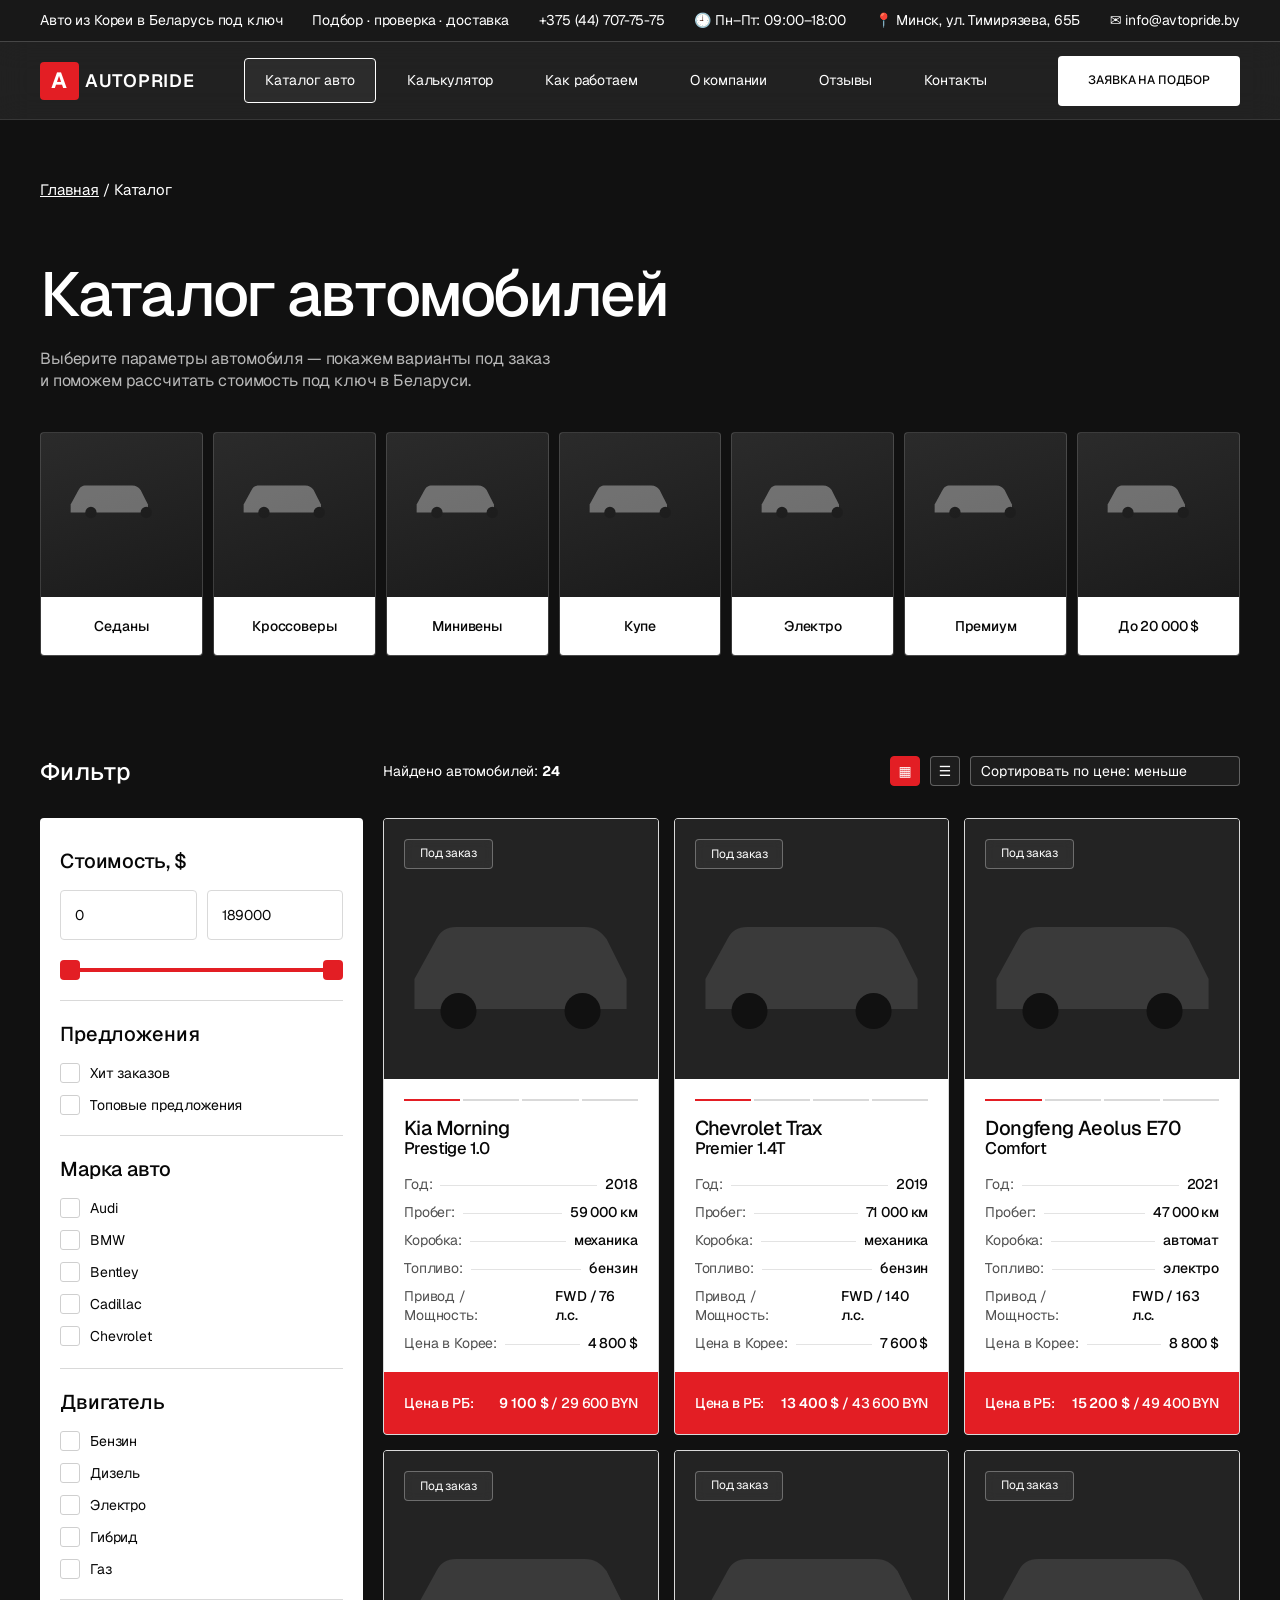
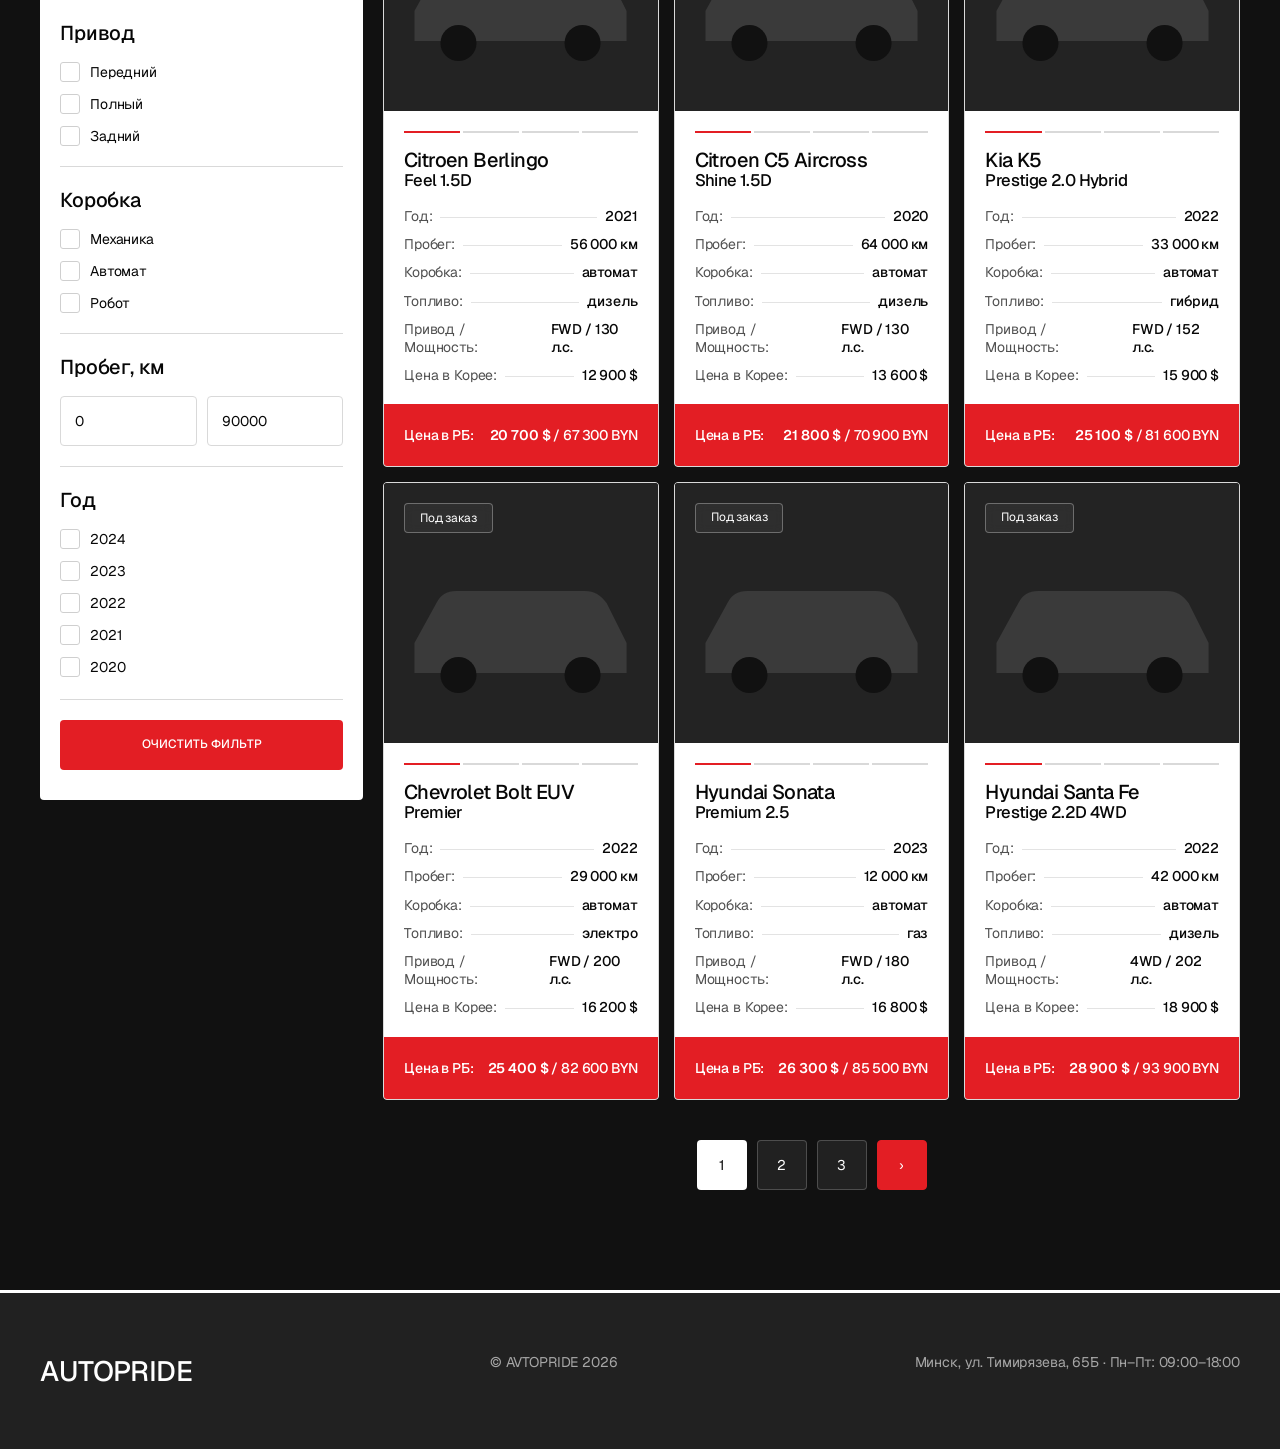
==== index.html @ 9eeabd25 "first commit" ====
<!DOCTYPE html>
<html lang="ru">
<head>
<meta charset="UTF-8">
<meta name="viewport" content="width=device-width, initial-scale=1">
<title>Каталог автомобилей — AVTOPRIDE</title>
<link rel="preconnect" href="https://fonts.googleapis.com">
<link href="https://fonts.googleapis.com/css2?family=Geist:wght@400;500;600&display=swap" rel="stylesheet">
<link rel="stylesheet" href="css/style.css">
</head>
<body>
<div class="topbar"><div class="wrap">
  <span>Авто из Кореи в Беларусь под ключ</span><span>Подбор · проверка · доставка</span>
  <span>+375 (44) 707-75-75</span><span>🕘 Пн–Пт: 09:00–18:00</span>
  <span>📍 Минск, ул. Тимирязева, 65Б</span><span>✉️ info@avtopride.by</span>
</div></div>

<header class="header"><div class="wrap">
  <a class="logo" href="#"><b>A</b>AUTOPRIDE</a>
  <nav><a class="active" href="#">Каталог авто</a><a href="#">Калькулятор</a><a href="#">Как работаем</a><a href="#">О компании</a><a href="#">Отзывы</a><a href="#">Контакты</a></nav>
  <a class="btn btn-white" href="#">Заявка на подбор</a>
</div></header>

<main class="wrap">
  <div class="crumbs"><a href="#">Главная</a> / <span>Каталог</span></div>
  <h1>Каталог автомобилей</h1>
  <p class="lead">Выберите параметры автомобиля — покажем варианты под заказ и поможем рассчитать стоимость под ключ в Беларуси.</p>

  <div class="cats" id="cats"></div>

  <div class="layout">
    <h2 class="filter-title">Фильтр</h2>
    <div class="toolbar">
      <span class="found">Найдено автомобилей: <b id="found">0</b></span>
      <div class="toolbar-right">
        <button class="view is-on" data-view="grid" aria-label="Сетка">▦</button>
        <button class="view" data-view="list" aria-label="Список">☰</button>
        <select id="sort">
          <option value="price-asc">Сортировать по цене: меньше</option>
          <option value="price-desc">Сортировать по цене: больше</option>
          <option value="year-desc">Сначала новее</option>
          <option value="mileage-asc">По пробегу: меньше</option>
        </select>
      </div>
    </div>

    <aside class="filter" id="filter"></aside>
    <section>
      <div class="grid" id="grid"></div>
      <nav class="pager" id="pager"></nav>
    </section>
  </div>
</main>

<footer class="footer"><div class="wrap">
  <b>AUTOPRIDE</b><span>© AVTOPRIDE 2026</span><span>Минск, ул. Тимирязева, 65Б · Пн–Пт: 09:00–18:00</span>
</div></footer>

<script src="js/data.js"></script>
<script src="js/app.js"></script>
</body>
</html>
---- css/style.css ----
:root{--bg:#111;--red:#e31e24;--ink:#070707;--mute:rgba(255,255,255,.7);--glass:linear-gradient(rgba(0,0,0,.2),rgba(0,0,0,.2)),linear-gradient(rgba(255,255,255,.1),rgba(255,255,255,.1))}
*{box-sizing:border-box;margin:0;padding:0}
body{background:var(--bg);color:#fff;font:400 14px/1.3 'Geist',Inter,system-ui,sans-serif;letter-spacing:-.01em}
a{color:inherit;text-decoration:none}button,select,input{font:inherit;color:inherit}
.wrap{max-width:1440px;margin:0 auto;padding:0 40px}

/* top bar + header */
.topbar{border-bottom:1px solid rgba(255,255,255,.2);background:rgba(255,255,255,.03);height:42px}
.topbar .wrap{display:flex;justify-content:space-between;align-items:center;height:100%;gap:24px;white-space:nowrap;overflow:hidden}
.header{height:78px;background:var(--glass);backdrop-filter:blur(15px);border-bottom:1px solid rgba(255,255,255,.1)}
.header .wrap{display:flex;align-items:center;justify-content:space-between;height:100%;gap:24px}
.logo{display:flex;align-items:center;gap:6px;font-weight:600;font-size:18px;letter-spacing:.04em}
.logo b{background:var(--red);width:39px;height:38px;display:grid;place-items:center;border-radius:4px;font-size:22px}
nav{display:flex;gap:10px;align-items:center}
nav a{padding:12px 20px;border:1px solid transparent;border-radius:4px}
nav a.active{border-color:#fff;background:rgba(255,255,255,.05)}
.btn{display:inline-grid;place-items:center;height:50px;padding:0 30px;border-radius:4px;font-weight:500;font-size:12px;text-transform:uppercase;cursor:pointer;border:0}
.btn-white{background:#fff;color:var(--ink)}.btn-red{background:var(--red);color:#fff}

/* intro */
.crumbs{margin:60px 0 0;font-size:15px}.crumbs a{text-decoration:underline}
h1{font-weight:500;font-size:62px;line-height:1.1;letter-spacing:-.03em;margin-top:60px}
.lead{max-width:514px;margin-top:20px;font-size:16px;line-height:1.4;color:var(--mute)}

/* category tiles */
.cats{display:grid;grid-template-columns:repeat(7,1fr);gap:10px;margin-top:40px}
.cat{position:relative;height:224px;border:1px solid rgba(255,255,255,.15);border-radius:4px;overflow:hidden;cursor:pointer;background:linear-gradient(160deg,#2b2b2b,#161616);text-align:center}
.cat span{position:absolute;inset:auto 0 0;padding:20px 0;background:#fff;color:var(--ink);font-weight:500}
.cat.is-on{border-color:var(--red);box-shadow:0 0 0 2px var(--red)}
.cat svg{position:absolute;inset:40px 24px auto;width:calc(100% - 48px);opacity:.35}

/* layout */
.layout{display:grid;grid-template-columns:323px 1fr;column-gap:20px;margin-top:100px;align-items:start}
.filter-title{font-weight:500;font-size:24px;align-self:center;margin-bottom:30px}
.toolbar{display:flex;justify-content:space-between;align-items:center;margin-bottom:30px;gap:16px}
.toolbar-right{display:flex;gap:10px;align-items:center}
.view,#sort{height:30px;border:1px solid rgba(255,255,255,.3);background:rgba(255,255,255,.05);border-radius:4px;cursor:pointer}
.view{width:30px}.view.is-on{background:var(--red);border-color:var(--red)}
#sort{width:270px;padding:0 10px;appearance:none}#sort option{color:#000}

/* filter panel */
.filter{background:#fff;color:var(--ink);border-radius:4px;padding:30px 20px 30px;font-size:14px}
.f-block{padding-bottom:20px;margin-bottom:20px;border-bottom:1px solid #d9d9d9}
.f-block h3{font-weight:500;font-size:20px;margin-bottom:16px}
.f-list{display:flex;flex-direction:column;gap:12px}
.f-list.scroll{max-height:150px;overflow:auto;padding-right:14px}
.f-list.scroll::-webkit-scrollbar{width:4px}.f-list.scroll::-webkit-scrollbar-thumb{background:var(--red)}.f-list.scroll::-webkit-scrollbar-track{background:#d9d9d9}
.chk{display:flex;gap:10px;align-items:center;cursor:pointer}
.chk input{appearance:none;width:20px;height:20px;border:1px solid #cfcfcf;border-radius:3px;display:grid;place-items:center;flex:none}
.chk input:checked{background:var(--red);border-color:var(--red)}
.chk input:checked::after{content:'';width:5px;height:9px;border:solid #fff;border-width:0 2px 2px 0;transform:rotate(45deg) translate(-1px,-1px)}
.range-row{display:flex;gap:10px}
.range-row input{width:100%;height:50px;border:1px solid #d9d9d9;border-radius:4px;padding:0 14px;background:#fff;color:var(--ink)}
.dual{position:relative;height:20px;margin-top:20px}
.dual::before{content:'';position:absolute;inset:8px 0 auto;height:4px;background:#d9d9d9;border-radius:2px}
.dual .fill{position:absolute;top:8px;height:4px;background:var(--red)}
.dual input{position:absolute;inset:0;width:100%;appearance:none;background:none;pointer-events:none}
.dual input::-webkit-slider-thumb{appearance:none;pointer-events:auto;width:20px;height:20px;background:var(--red);border-radius:4px;cursor:pointer}
.dual input::-moz-range-thumb{pointer-events:auto;width:20px;height:20px;background:var(--red);border:0;border-radius:4px;cursor:pointer}
.clear{width:100%;height:50px;background:var(--red);color:#fff;border:0;border-radius:4px;text-transform:uppercase;font-weight:500;font-size:12px;cursor:pointer}

/* cards */
.grid{display:grid;grid-template-columns:repeat(3,1fr);gap:15px}
.card{background:#fff;color:var(--ink);border-radius:4px;overflow:hidden;display:flex;flex-direction:column;border:1px solid #d9d9d9}
.card-img{position:relative;height:260px;background:#222 center/cover}
.card-img img{width:100%;height:100%;object-fit:cover;display:block}
.badge{position:absolute;left:20px;top:20px;height:30px;padding:0 15px;display:flex;align-items:center;border:.5px solid rgba(255,255,255,.3);border-radius:4px;background:var(--glass);backdrop-filter:blur(5px);color:#fff;font-size:12px}
.dashes{display:flex;gap:3px;padding:20px 20px 0}.dashes i{flex:1;height:2px;background:#d9d9d9}.dashes i:first-child{background:var(--red)}
.card-body{padding:16px 20px 20px;flex:1}
.card h3{font-weight:500;font-size:20px;line-height:1.1;letter-spacing:-.03em;min-height:44px}
.card h3 small{display:block}
.spec{list-style:none;margin-top:14px;display:flex;flex-direction:column;gap:10px}
.spec li{display:flex;align-items:baseline;gap:8px}.spec span{color:rgba(7,7,7,.7)}
.spec i{flex:1;border-bottom:1px solid #e3e3e3;transform:translateY(-3px)}.spec b{font-weight:500}
.price{display:flex;justify-content:space-between;align-items:center;background:var(--red);color:#fff;height:62px;padding:0 20px;font-weight:500}
.price b{font-weight:600}
.empty{grid-column:1/-1;padding:80px 20px;text-align:center;border:1px dashed rgba(255,255,255,.3);border-radius:4px;color:var(--mute)}
.grid.list{grid-template-columns:1fr}
.grid.list .card{display:grid;grid-template-columns:300px 1fr}.grid.list .card-img{grid-row:1/3;height:100%;min-height:260px}

/* pagination */
.pager{display:flex;gap:10px;justify-content:center;margin-top:40px}
.pager button{width:50px;height:50px;border-radius:4px;border:1px solid rgba(255,255,255,.2);background:var(--glass);cursor:pointer}
.pager .is-on{background:#fff;color:var(--ink)}.pager .next{background:var(--red);border-color:var(--red)}
.pager button:disabled{opacity:.4;cursor:default}.pager span{align-self:center;width:30px;text-align:center}

.footer{margin-top:100px;border-top:3px solid #fff;background:var(--glass);padding:60px 0}
.footer .wrap{display:flex;justify-content:space-between;gap:24px;flex-wrap:wrap;color:rgba(255,255,255,.6)}
.footer b{color:#fff;font-size:28px;font-weight:500}

@media(max-width:1200px){.grid{grid-template-columns:repeat(2,1fr)}.cats{grid-template-columns:repeat(4,1fr)}nav{display:none}}
@media(max-width:900px){.layout{grid-template-columns:1fr}.filter-title{margin-bottom:16px}h1{font-size:40px}.topbar{display:none}.grid.list .card{display:flex}.grid.list .card-img{height:260px}}
@media(max-width:600px){.wrap{padding:0 16px}.grid{grid-template-columns:1fr}.cats{grid-template-columns:repeat(2,1fr)}#sort{width:100%}.toolbar{flex-direction:column;align-items:stretch}}
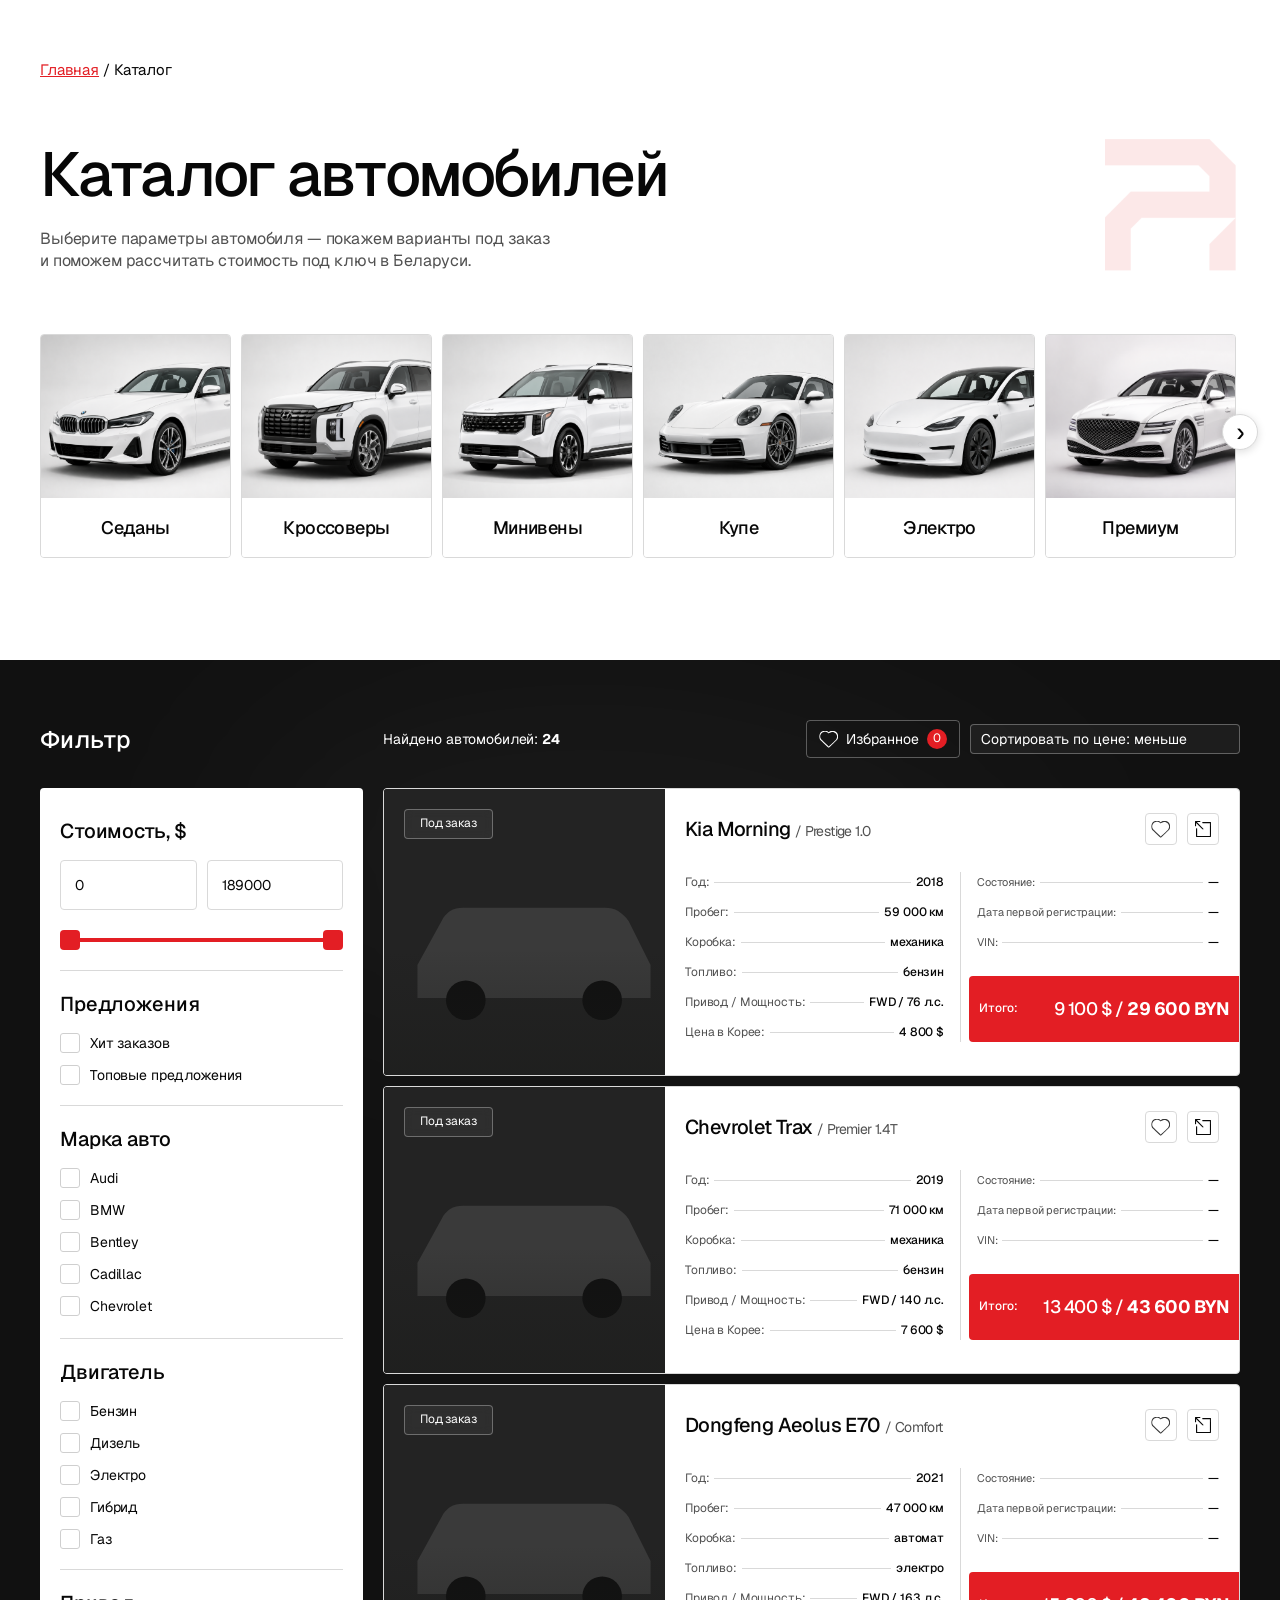
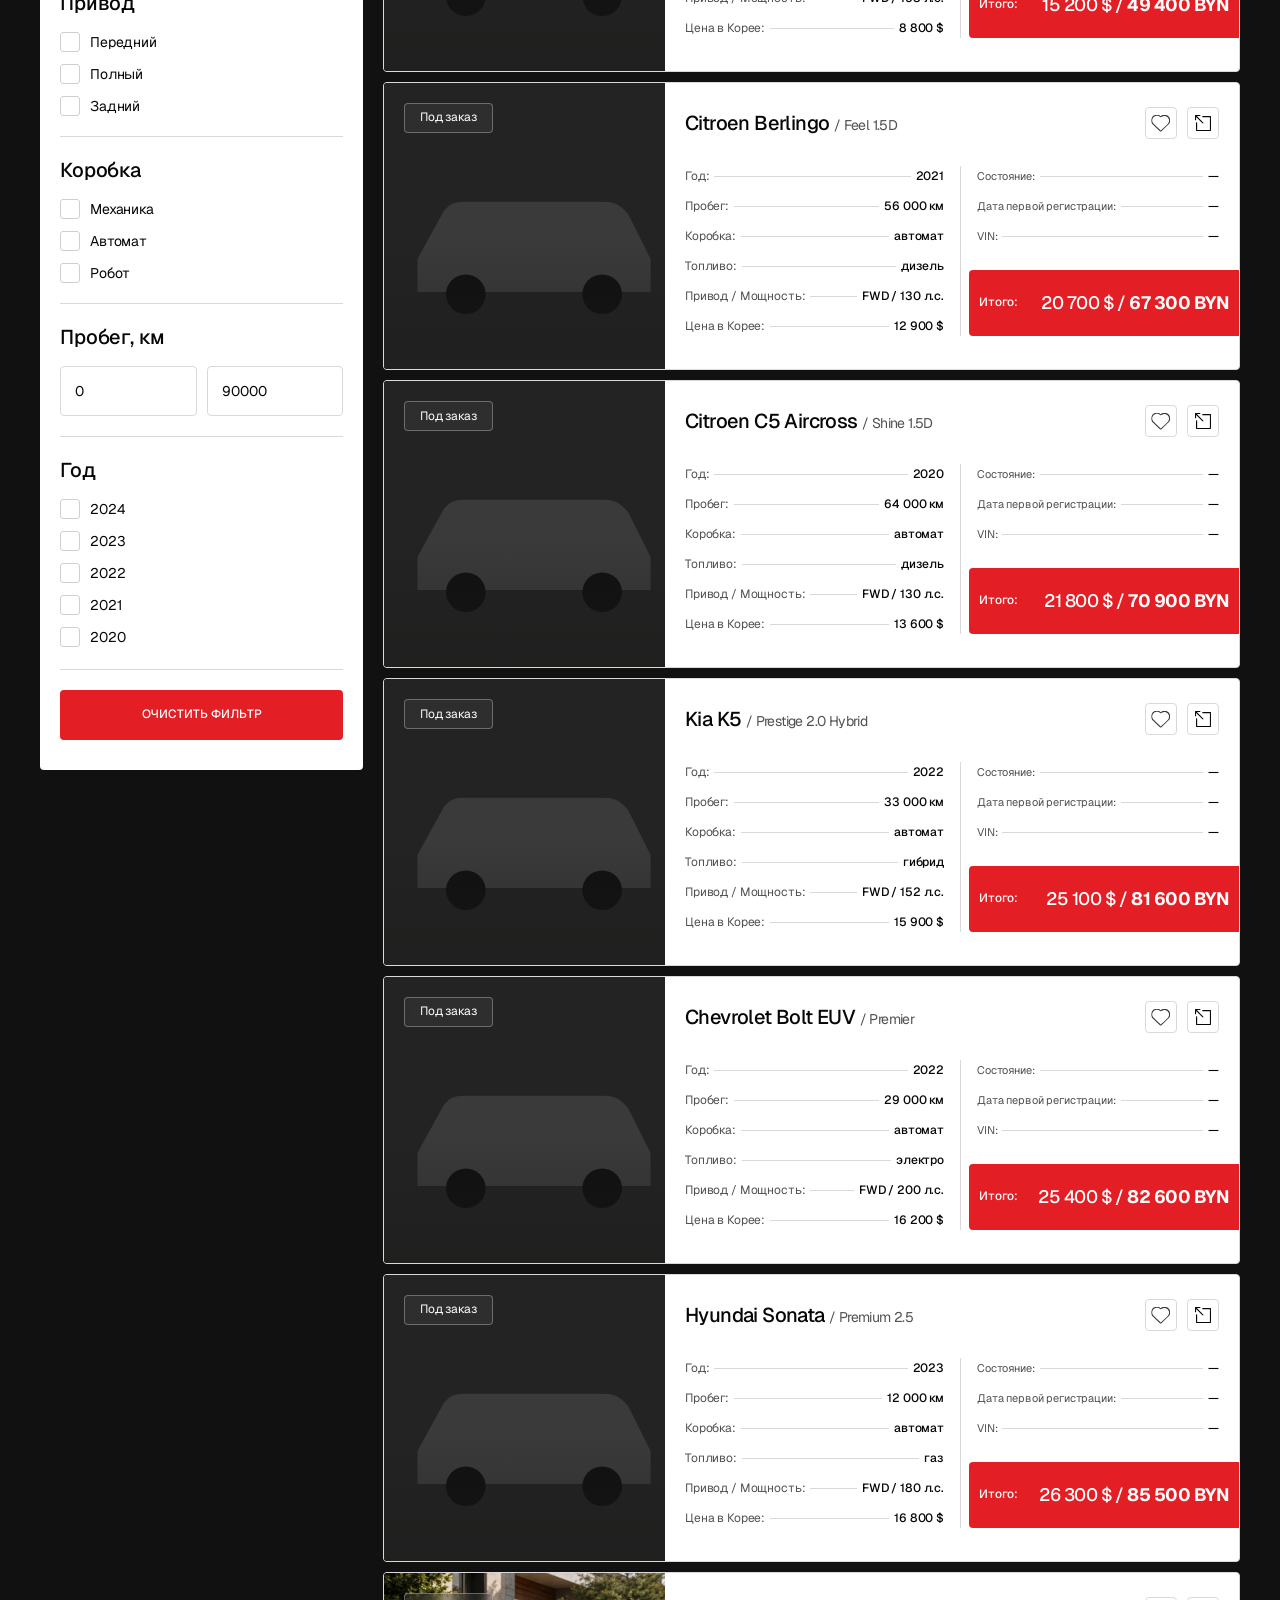
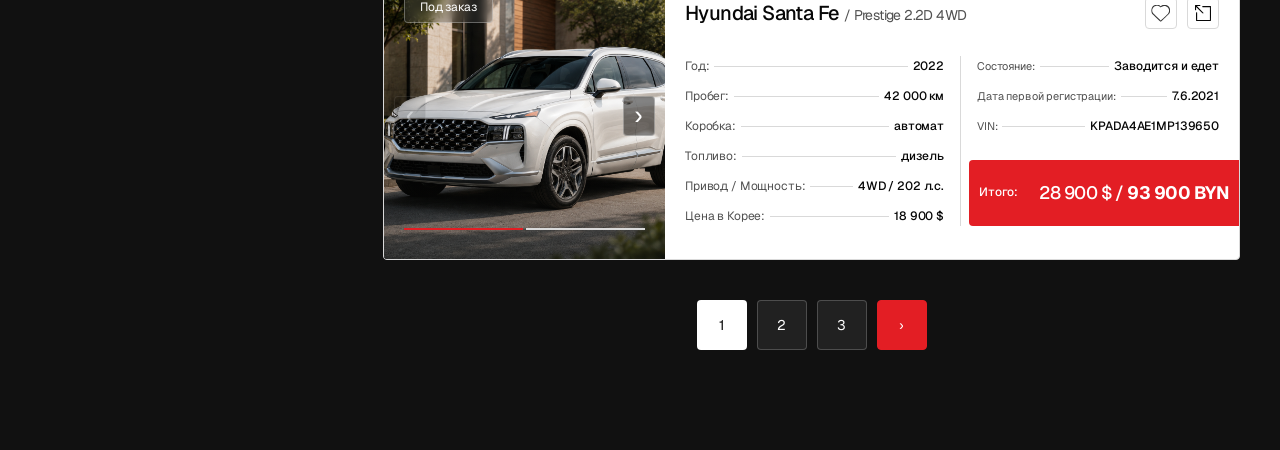
==== commit 12ca7b21: "Implement catalog detail pages, galleries and favorites drawer" ====
--- a/index.html
+++ b/index.html
@@ -6,36 +6,34 @@
 <title>Каталог автомобилей — AVTOPRIDE</title>
 <link rel="preconnect" href="https://fonts.googleapis.com">
 <link href="https://fonts.googleapis.com/css2?family=Geist:wght@400;500;600&display=swap" rel="stylesheet">
-<link rel="stylesheet" href="css/style.css">
+<link rel="stylesheet" href="css/style.css?v=favorites">
 </head>
 <body>
-<div class="topbar"><div class="wrap">
-  <span>Авто из Кореи в Беларусь под ключ</span><span>Подбор · проверка · доставка</span>
-  <span>+375 (44) 707-75-75</span><span>🕘 Пн–Пт: 09:00–18:00</span>
-  <span>📍 Минск, ул. Тимирязева, 65Б</span><span>✉️ info@avtopride.by</span>
-</div></div>
+<main class="catalog">
+<section class="catalog-intro"><div class="catalog__container">
+  <div class="breadcrumbs"><a href="#">Главная</a> / <span>Каталог</span></div>
+  <h1 class="catalog-intro__title">Каталог автомобилей</h1>
+  <p class="catalog-intro__description">Выберите параметры автомобиля — покажем варианты под заказ и поможем рассчитать стоимость под ключ в Беларуси.</p>
 
-<header class="header"><div class="wrap">
-  <a class="logo" href="#"><b>A</b>AUTOPRIDE</a>
-  <nav><a class="active" href="#">Каталог авто</a><a href="#">Калькулятор</a><a href="#">Как работаем</a><a href="#">О компании</a><a href="#">Отзывы</a><a href="#">Контакты</a></nav>
-  <a class="btn btn-white" href="#">Заявка на подбор</a>
-</div></header>
+  <div class="category-carousel">
+    <div class="category-carousel__track" id="cats" role="group" aria-label="Тип автомобиля"></div>
+    <button class="category-carousel__arrow category-carousel__arrow--previous" id="catsPrev" aria-label="Предыдущие типы автомобилей">‹</button>
+    <button class="category-carousel__arrow category-carousel__arrow--next" id="catsNext" aria-label="Следующие типы автомобилей">›</button>
+  </div>
+</div></section>
+<section class="catalog-results"><div class="catalog__container">
 
-<main class="wrap">
-  <div class="crumbs"><a href="#">Главная</a> / <span>Каталог</span></div>
-  <h1>Каталог автомобилей</h1>
-  <p class="lead">Выберите параметры автомобиля — покажем варианты под заказ и поможем рассчитать стоимость под ключ в Беларуси.</p>
-
-  <div class="cats" id="cats"></div>
-
-  <div class="layout">
-    <h2 class="filter-title">Фильтр</h2>
-    <div class="toolbar">
-      <span class="found">Найдено автомобилей: <b id="found">0</b></span>
-      <div class="toolbar-right">
-        <button class="view is-on" data-view="grid" aria-label="Сетка">▦</button>
-        <button class="view" data-view="list" aria-label="Список">☰</button>
-        <select id="sort">
+  <div class="catalog-results__layout">
+    <h2 class="catalog-results__filter-title">Фильтр</h2>
+    <div class="catalog-toolbar">
+      <span class="catalog-toolbar__result-count">Найдено автомобилей: <b id="found">0</b></span>
+      <div class="catalog-toolbar__controls">
+        <button class="catalog-toolbar__filter-button" id="openFilters" aria-haspopup="dialog" aria-controls="mobileFilters">Фильтры <span class="catalog-toolbar__filter-count" id="filterCount" hidden>0</span></button>
+        <button class="catalog-toolbar__favorites-button" id="openFavorites" aria-haspopup="dialog" aria-controls="favoritesDrawer">
+          <img class="catalog-toolbar__favorites-icon" src="assets/icons/heart.svg" alt="">
+          Избранное <span class="catalog-toolbar__favorites-count" id="favoritesCount">0</span>
+        </button>
+        <select class="catalog-toolbar__sort" id="sort">
           <option value="price-asc">Сортировать по цене: меньше</option>
           <option value="price-desc">Сортировать по цене: больше</option>
           <option value="year-desc">Сначала новее</option>
@@ -44,19 +42,35 @@
       </div>
     </div>
 
-    <aside class="filter" id="filter"></aside>
+    <div class="catalog-results__filter-slot" id="filterSlot"><aside class="catalog-filter" id="filter"></aside></div>
     <section>
-      <div class="grid" id="grid"></div>
-      <nav class="pager" id="pager"></nav>
+      <div class="catalog-results__list" id="grid"></div>
+      <nav aria-label="Страницы каталога" class="pagination" id="pager"></nav>
     </section>
   </div>
+</div></section>
 </main>
 
-<footer class="footer"><div class="wrap">
-  <b>AUTOPRIDE</b><span>© AVTOPRIDE 2026</span><span>Минск, ул. Тимирязева, 65Б · Пн–Пт: 09:00–18:00</span>
-</div></footer>
-
+<dialog class="filter-dialog" id="mobileFilters" aria-labelledby="mobileFilterTitle">
+  <div class="filter-dialog__shell">
+    <div class="filter-dialog__header"><h2 class="filter-dialog__title" id="mobileFilterTitle">Фильтры</h2><button class="filter-dialog__close" id="closeFilters" aria-label="Закрыть фильтры">×</button></div>
+    <div class="filter-dialog__content" id="mobileFilterContent"></div>
+    <div class="filter-dialog__footer"><button class="filter-dialog__submit" id="showFilteredCars">Показать автомобили</button></div>
+  </div>
+</dialog>
+<dialog class="favorites-drawer" id="favoritesDrawer" aria-labelledby="favoritesTitle">
+  <div class="favorites-drawer__header">
+    <div>
+      <h2 class="favorites-drawer__title" id="favoritesTitle">Избранные авто</h2>
+      <p class="favorites-drawer__summary" id="favoritesSummary" aria-live="polite"></p>
+    </div>
+    <button class="favorites-drawer__close" id="closeFavorites" aria-label="Закрыть избранное">×</button>
+  </div>
+  <div class="favorites-drawer__content" id="favoritesContent"></div>
+  <div class="favorites-drawer__footer">Сохранённые автомобили останутся здесь при следующем посещении.</div>
+</dialog>
 <script src="js/data.js"></script>
+<script src="js/common.js"></script>
 <script src="js/app.js"></script>
 </body>
 </html>
--- a/css/style.css
+++ b/css/style.css
@@ -1,93 +1,1625 @@
-:root{--bg:#111;--red:#e31e24;--ink:#070707;--mute:rgba(255,255,255,.7);--glass:linear-gradient(rgba(0,0,0,.2),rgba(0,0,0,.2)),linear-gradient(rgba(255,255,255,.1),rgba(255,255,255,.1))}
-*{box-sizing:border-box;margin:0;padding:0}
-body{background:var(--bg);color:#fff;font:400 14px/1.3 'Geist',Inter,system-ui,sans-serif;letter-spacing:-.01em}
-a{color:inherit;text-decoration:none}button,select,input{font:inherit;color:inherit}
-.wrap{max-width:1440px;margin:0 auto;padding:0 40px}
-
-/* top bar + header */
-.topbar{border-bottom:1px solid rgba(255,255,255,.2);background:rgba(255,255,255,.03);height:42px}
-.topbar .wrap{display:flex;justify-content:space-between;align-items:center;height:100%;gap:24px;white-space:nowrap;overflow:hidden}
-.header{height:78px;background:var(--glass);backdrop-filter:blur(15px);border-bottom:1px solid rgba(255,255,255,.1)}
-.header .wrap{display:flex;align-items:center;justify-content:space-between;height:100%;gap:24px}
-.logo{display:flex;align-items:center;gap:6px;font-weight:600;font-size:18px;letter-spacing:.04em}
-.logo b{background:var(--red);width:39px;height:38px;display:grid;place-items:center;border-radius:4px;font-size:22px}
-nav{display:flex;gap:10px;align-items:center}
-nav a{padding:12px 20px;border:1px solid transparent;border-radius:4px}
-nav a.active{border-color:#fff;background:rgba(255,255,255,.05)}
-.btn{display:inline-grid;place-items:center;height:50px;padding:0 30px;border-radius:4px;font-weight:500;font-size:12px;text-transform:uppercase;cursor:pointer;border:0}
-.btn-white{background:#fff;color:var(--ink)}.btn-red{background:var(--red);color:#fff}
+:root {
+  --bg: #111;
+  --red: #e31e24;
+  --ink: #070707;
+  --mute: rgba(255,255,255,.7);
+  --glass: linear-gradient(rgba(0,0,0,.2),rgba(0,0,0,.2)),linear-gradient(rgba(255,255,255,.1),rgba(255,255,255,.1));
+}
+
+* {
+  box-sizing: border-box;
+  margin: 0;
+  padding: 0;
+}
+
+body {
+  background: var(--bg);
+  color: #fff;
+  font: 400 14px/1.3 'Geist',Inter,system-ui,sans-serif;
+  letter-spacing: -.01em;
+}
+
+a {
+  color: inherit;
+  text-decoration: none;
+}
+
+button,select,input {
+  font: inherit;
+  color: inherit;
+}
+
+.catalog__container {
+  max-width: 1440px;
+  margin: 0 auto;
+  padding: 0 40px;
+}
 
 /* intro */
-.crumbs{margin:60px 0 0;font-size:15px}.crumbs a{text-decoration:underline}
-h1{font-weight:500;font-size:62px;line-height:1.1;letter-spacing:-.03em;margin-top:60px}
-.lead{max-width:514px;margin-top:20px;font-size:16px;line-height:1.4;color:var(--mute)}
-
-/* category tiles */
-.cats{display:grid;grid-template-columns:repeat(7,1fr);gap:10px;margin-top:40px}
-.cat{position:relative;height:224px;border:1px solid rgba(255,255,255,.15);border-radius:4px;overflow:hidden;cursor:pointer;background:linear-gradient(160deg,#2b2b2b,#161616);text-align:center}
-.cat span{position:absolute;inset:auto 0 0;padding:20px 0;background:#fff;color:var(--ink);font-weight:500}
-.cat.is-on{border-color:var(--red);box-shadow:0 0 0 2px var(--red)}
-.cat svg{position:absolute;inset:40px 24px auto;width:calc(100% - 48px);opacity:.35}
+.breadcrumbs {
+  margin: 60px 0 0;
+  font-size: 15px;
+}
+
+.breadcrumbs a {
+  text-decoration: underline;
+}
+
+.catalog-intro__title {
+  font-weight: 500;
+  font-size: 62px;
+  line-height: 1.1;
+  letter-spacing: -.03em;
+  margin-top: 60px;
+}
+
+.catalog-intro__description {
+  max-width: 514px;
+  margin-top: 20px;
+  font-size: 16px;
+  line-height: 1.4;
+  color: var(--mute);
+}
+
+/* category carousel */
+.catalog-intro {
+  background: #fff;
+  color: var(--ink);
+  padding: 60px 0 100px;
+}
+
+.catalog-intro .catalog__container {
+  position: relative;
+}
+
+.catalog-intro .catalog__container::after {
+  content: '';
+  position: absolute;
+  right: 40px;
+  top: 79px;
+  width: 135px;
+  height: 132px;
+  background: rgba(227,30,36,.1);
+  mask: url('../assets/catalog-mark.png') center/contain no-repeat;
+  pointer-events: none;
+}
+
+.breadcrumbs {
+  margin: 0;
+  font-size: 15px;
+}
+
+.breadcrumbs a {
+  color: var(--red);
+}
+
+.catalog-intro__description {
+  color: rgba(7,7,7,.7);
+}
+
+.category-carousel {
+  position: relative;
+  margin-top: 60px;
+}
+
+.category-carousel__track {
+  display: flex;
+  gap: 10px;
+  overflow-x: auto;
+  scroll-snap-type: x mandatory;
+  overscroll-behavior-x: contain;
+  scrollbar-width: none;
+  padding: 2px;
+}
+
+.category-carousel__track::-webkit-scrollbar {
+  display: none;
+}
+
+.category-carousel__item {
+  position: relative;
+  flex: 0 0 calc((100% - 50px)/6);
+  height: 224px;
+  border: 1px solid #d9d9d9;
+  border-radius: 4px;
+  overflow: hidden;
+  cursor: pointer;
+  background: #fff;
+  text-align: center;
+  scroll-snap-align: start;
+  user-select: none;
+}
+
+.category-carousel__image-wrapper {
+  position: absolute;
+  inset: 0 0 59px;
+  overflow: hidden;
+}
+
+.category-carousel__image {
+  position: absolute;
+  top: 0;
+  left: -2.39%;
+  width: 133.49%;
+  height: 100%;
+  max-width: none;
+}
+
+.category-carousel__item:nth-child(2) img {
+  left: -3.01%;
+  width: 133.06%;
+}
+
+.category-carousel__item:nth-child(3) img {
+  left: -1.34%;
+  width: 133.11%;
+}
+
+.category-carousel__item:nth-child(4) img {
+  left: -1.69%;
+  width: 133.67%;
+}
+
+.category-carousel__item:nth-child(5) img {
+  left: 0;
+  width: 133.67%;
+}
+
+.category-carousel__item:nth-child(6) img {
+  left: -10.05%;
+  top: -4.25%;
+  width: 146.77%;
+  height: 110%;
+}
+
+.category-carousel__item:nth-child(7) img {
+  left: .12%;
+  width: 133.72%;
+}
+
+.category-carousel__label {
+  position: absolute;
+  inset: auto 0 0;
+  height: 59px;
+  display: grid;
+  place-items: center;
+  background: #fff;
+  color: var(--ink);
+  font-weight: 500;
+  font-size: 18px;
+  letter-spacing: -.03em;
+}
+
+.category-carousel__item--selected {
+  border-color: var(--red);
+  box-shadow: inset 0 0 0 1px var(--red);
+}
+
+.category-carousel__item--selected span {
+  color: var(--red);
+}
+
+.category-carousel__item:focus-visible {
+  outline: 2px solid var(--red);
+  outline-offset: -3px;
+}
+
+.category-carousel__arrow {
+  position: absolute;
+  top: 82px;
+  width: 36px;
+  height: 36px;
+  border: 1px solid #d9d9d9;
+  border-radius: 50%;
+  background: #fff;
+  color: var(--ink);
+  font-size: 26px;
+  cursor: pointer;
+  box-shadow: 0 2px 8px #0002;
+}
+
+.category-carousel__arrow--previous {
+  left: -18px;
+}
+
+.category-carousel__arrow--next {
+  right: -18px;
+}
+
+.category-carousel__arrow:disabled {
+  visibility: hidden;
+}
+
+.category-carousel__track--dragging {
+  scroll-snap-type: none;
+  cursor: grabbing;
+}
+
+.category-carousel__track--dragging .category-carousel__item {
+  cursor: grabbing;
+}
+
+.catalog-results {
+  padding: 60px 0 100px;
+  position: relative;
+  background: var(--bg);
+  isolation: isolate;
+}
+
+.catalog-results::before {
+  content: '';
+  position: absolute;
+  top: -200px;
+  left: 0;
+  width: 100%;
+  height: 1000px;
+  background: url('../assets/catalog-glow.svg') center top/auto no-repeat;
+  z-index: -1;
+  pointer-events: none;
+  opacity: .6;
+}
 
 /* layout */
-.layout{display:grid;grid-template-columns:323px 1fr;column-gap:20px;margin-top:100px;align-items:start}
-.filter-title{font-weight:500;font-size:24px;align-self:center;margin-bottom:30px}
-.toolbar{display:flex;justify-content:space-between;align-items:center;margin-bottom:30px;gap:16px}
-.toolbar-right{display:flex;gap:10px;align-items:center}
-.view,#sort{height:30px;border:1px solid rgba(255,255,255,.3);background:rgba(255,255,255,.05);border-radius:4px;cursor:pointer}
-.view{width:30px}.view.is-on{background:var(--red);border-color:var(--red)}
-#sort{width:270px;padding:0 10px;appearance:none}#sort option{color:#000}
+.catalog-results__layout {
+  display: grid;
+  grid-template-columns: 323px minmax(0,1fr);
+  column-gap: 20px;
+  margin-top: 0;
+  align-items: start;
+}
+
+.catalog-results__filter-title {
+  font-weight: 500;
+  font-size: 24px;
+  align-self: center;
+  margin-bottom: 30px;
+}
+
+.catalog-toolbar {
+  display: flex;
+  justify-content: space-between;
+  align-items: center;
+  margin-bottom: 30px;
+  gap: 16px;
+}
+
+.catalog-toolbar__controls {
+  display: flex;
+  gap: 10px;
+  align-items: center;
+}
+
+.catalog-toolbar__sort {
+  height: 30px;
+  border: 1px solid rgba(255,255,255,.3);
+  background: rgba(255,255,255,.05);
+  border-radius: 4px;
+  cursor: pointer;
+}
+
+.catalog-toolbar__sort {
+  width: 270px;
+  padding: 0 10px;
+  appearance: none;
+}
+
+.catalog-toolbar__sort option {
+  color: #000;
+}
 
 /* filter panel */
-.filter{background:#fff;color:var(--ink);border-radius:4px;padding:30px 20px 30px;font-size:14px}
-.f-block{padding-bottom:20px;margin-bottom:20px;border-bottom:1px solid #d9d9d9}
-.f-block h3{font-weight:500;font-size:20px;margin-bottom:16px}
-.f-list{display:flex;flex-direction:column;gap:12px}
-.f-list.scroll{max-height:150px;overflow:auto;padding-right:14px}
-.f-list.scroll::-webkit-scrollbar{width:4px}.f-list.scroll::-webkit-scrollbar-thumb{background:var(--red)}.f-list.scroll::-webkit-scrollbar-track{background:#d9d9d9}
-.chk{display:flex;gap:10px;align-items:center;cursor:pointer}
-.chk input{appearance:none;width:20px;height:20px;border:1px solid #cfcfcf;border-radius:3px;display:grid;place-items:center;flex:none}
-.chk input:checked{background:var(--red);border-color:var(--red)}
-.chk input:checked::after{content:'';width:5px;height:9px;border:solid #fff;border-width:0 2px 2px 0;transform:rotate(45deg) translate(-1px,-1px)}
-.range-row{display:flex;gap:10px}
-.range-row input{width:100%;height:50px;border:1px solid #d9d9d9;border-radius:4px;padding:0 14px;background:#fff;color:var(--ink)}
-.dual{position:relative;height:20px;margin-top:20px}
-.dual::before{content:'';position:absolute;inset:8px 0 auto;height:4px;background:#d9d9d9;border-radius:2px}
-.dual .fill{position:absolute;top:8px;height:4px;background:var(--red)}
-.dual input{position:absolute;inset:0;width:100%;appearance:none;background:none;pointer-events:none}
-.dual input::-webkit-slider-thumb{appearance:none;pointer-events:auto;width:20px;height:20px;background:var(--red);border-radius:4px;cursor:pointer}
-.dual input::-moz-range-thumb{pointer-events:auto;width:20px;height:20px;background:var(--red);border:0;border-radius:4px;cursor:pointer}
-.clear{width:100%;height:50px;background:var(--red);color:#fff;border:0;border-radius:4px;text-transform:uppercase;font-weight:500;font-size:12px;cursor:pointer}
-
-/* cards */
-.grid{display:grid;grid-template-columns:repeat(3,1fr);gap:15px}
-.card{background:#fff;color:var(--ink);border-radius:4px;overflow:hidden;display:flex;flex-direction:column;border:1px solid #d9d9d9}
-.card-img{position:relative;height:260px;background:#222 center/cover}
-.card-img img{width:100%;height:100%;object-fit:cover;display:block}
-.badge{position:absolute;left:20px;top:20px;height:30px;padding:0 15px;display:flex;align-items:center;border:.5px solid rgba(255,255,255,.3);border-radius:4px;background:var(--glass);backdrop-filter:blur(5px);color:#fff;font-size:12px}
-.dashes{display:flex;gap:3px;padding:20px 20px 0}.dashes i{flex:1;height:2px;background:#d9d9d9}.dashes i:first-child{background:var(--red)}
-.card-body{padding:16px 20px 20px;flex:1}
-.card h3{font-weight:500;font-size:20px;line-height:1.1;letter-spacing:-.03em;min-height:44px}
-.card h3 small{display:block}
-.spec{list-style:none;margin-top:14px;display:flex;flex-direction:column;gap:10px}
-.spec li{display:flex;align-items:baseline;gap:8px}.spec span{color:rgba(7,7,7,.7)}
-.spec i{flex:1;border-bottom:1px solid #e3e3e3;transform:translateY(-3px)}.spec b{font-weight:500}
-.price{display:flex;justify-content:space-between;align-items:center;background:var(--red);color:#fff;height:62px;padding:0 20px;font-weight:500}
-.price b{font-weight:600}
-.empty{grid-column:1/-1;padding:80px 20px;text-align:center;border:1px dashed rgba(255,255,255,.3);border-radius:4px;color:var(--mute)}
-.grid.list{grid-template-columns:1fr}
-.grid.list .card{display:grid;grid-template-columns:300px 1fr}.grid.list .card-img{grid-row:1/3;height:100%;min-height:260px}
+.catalog-filter {
+  background: #fff;
+  color: var(--ink);
+  border-radius: 4px;
+  padding: 30px 20px 30px;
+  font-size: 14px;
+}
+
+.catalog-filter__group {
+  padding-bottom: 20px;
+  margin-bottom: 20px;
+  border-bottom: 1px solid #d9d9d9;
+}
+
+.catalog-filter__heading {
+  font-weight: 500;
+  font-size: 20px;
+  margin-bottom: 16px;
+}
+
+.catalog-filter__options {
+  display: flex;
+  flex-direction: column;
+  gap: 12px;
+}
+
+.catalog-filter__options.catalog-filter__options--scrollable {
+  max-height: 150px;
+  overflow: auto;
+  padding-right: 14px;
+}
+
+.catalog-filter__options.catalog-filter__options--scrollable::-webkit-scrollbar {
+  width: 4px;
+}
+
+.catalog-filter__options.catalog-filter__options--scrollable::-webkit-scrollbar-thumb {
+  background: var(--red);
+}
+
+.catalog-filter__options.catalog-filter__options--scrollable::-webkit-scrollbar-track {
+  background: #d9d9d9;
+}
+
+.catalog-filter__option {
+  display: flex;
+  gap: 10px;
+  align-items: center;
+  cursor: pointer;
+}
+
+.catalog-filter__option input {
+  appearance: none;
+  width: 20px;
+  height: 20px;
+  border: 1px solid #cfcfcf;
+  border-radius: 3px;
+  display: grid;
+  place-items: center;
+  flex: none;
+}
+
+.catalog-filter__option input:checked {
+  background: var(--red);
+  border-color: var(--red);
+}
+
+.catalog-filter__option input:checked::after {
+  content: '';
+  width: 5px;
+  height: 9px;
+  border: solid #fff;
+  border-width: 0 2px 2px 0;
+  transform: rotate(45deg) translate(-1px,-1px);
+}
+
+.catalog-filter__range-inputs {
+  display: flex;
+  gap: 10px;
+}
+
+.catalog-filter__range-inputs input {
+  width: 100%;
+  height: 50px;
+  border: 1px solid #d9d9d9;
+  border-radius: 4px;
+  padding: 0 14px;
+  background: #fff;
+  color: var(--ink);
+}
+
+.catalog-filter__range-slider {
+  position: relative;
+  height: 20px;
+  margin-top: 20px;
+}
+
+.catalog-filter__range-slider::before {
+  content: '';
+  position: absolute;
+  inset: 8px 0 auto;
+  height: 4px;
+  background: #d9d9d9;
+  border-radius: 2px;
+}
+
+.catalog-filter__range-slider .catalog-filter__range-fill {
+  position: absolute;
+  top: 8px;
+  height: 4px;
+  background: var(--red);
+}
+
+.catalog-filter__range-slider input {
+  position: absolute;
+  inset: 0;
+  width: 100%;
+  appearance: none;
+  background: none;
+  pointer-events: none;
+}
+
+.catalog-filter__range-slider input::-webkit-slider-thumb {
+  appearance: none;
+  pointer-events: auto;
+  width: 20px;
+  height: 20px;
+  background: var(--red);
+  border-radius: 4px;
+  cursor: pointer;
+}
+
+.catalog-filter__range-slider input::-moz-range-thumb {
+  pointer-events: auto;
+  width: 20px;
+  height: 20px;
+  background: var(--red);
+  border: 0;
+  border-radius: 4px;
+  cursor: pointer;
+}
+
+.catalog-filter__reset {
+  width: 100%;
+  height: 50px;
+  background: var(--red);
+  color: #fff;
+  border: 0;
+  border-radius: 4px;
+  text-transform: uppercase;
+  font-weight: 500;
+  font-size: 12px;
+  cursor: pointer;
+}
+
+/* list cards: photo, specifications, vehicle details and total */
+.catalog-results__list {
+  display: grid;
+  grid-template-columns: 1fr;
+  gap: 10px;
+  min-width: 0;
+}
+
+.car-card {
+  background: #fff;
+  color: var(--ink);
+  border-radius: 4px;
+  overflow: hidden;
+  display: grid;
+  grid-template-columns: minmax(230px,32.86%) minmax(0,1fr);
+  border: 1px solid #d9d9d9;
+  min-height: 286px;
+}
+
+.photo-gallery {
+  position: relative;
+  min-height: 286px;
+  background: #222;
+  overflow: hidden;
+}
+
+.photo-gallery__track {
+  position: absolute;
+  inset: 0;
+  display: flex;
+  overflow-x: auto;
+  scroll-snap-type: x mandatory;
+  scrollbar-width: none;
+  overscroll-behavior-x: contain;
+}
+
+.photo-gallery__track::-webkit-scrollbar {
+  display: none;
+}
+
+.photo-gallery__slide {
+  position: relative;
+  flex: 0 0 100%;
+  height: 100%;
+  overflow: hidden;
+  scroll-snap-align: start;
+  scroll-snap-stop: always;
+}
+
+.photo-gallery__image {
+  position: absolute;
+  height: 100%;
+  width: 114.07%;
+  left: -3.56%;
+  object-fit: cover;
+  display: block;
+  user-select: none;
+}
+
+.photo-gallery--multiple .photo-gallery__track {
+  cursor: grab;
+}
+
+.photo-gallery__track--dragging {
+  cursor: grabbing;
+  scroll-snap-type: none;
+}
+
+.photo-gallery__track:focus-visible {
+  outline: 2px solid var(--red);
+  outline-offset: -2px;
+}
+
+.photo-gallery__arrow {
+  position: absolute;
+  top: 50%;
+  transform: translateY(-50%);
+  z-index: 2;
+  width: 32px;
+  height: 40px;
+  background: #0007;
+  border: 1px solid #fff5;
+  border-radius: 4px;
+  color: #fff;
+  font-size: 26px;
+  cursor: pointer;
+}
+
+.photo-gallery__arrow--previous {
+  left: 10px;
+}
+
+.photo-gallery__arrow--next {
+  right: 10px;
+}
+
+.photo-gallery__arrow:disabled {
+  opacity: .25;
+  cursor: default;
+}
+
+.photo-gallery::after {
+  content: '';
+  position: absolute;
+  inset: 0;
+  background: linear-gradient(transparent 56%,rgba(25,26,24,.4));
+  pointer-events: none;
+}
+
+.photo-gallery__badge {
+  position: absolute;
+  left: 20px;
+  top: 20px;
+  height: 30px;
+  padding: 0 15px;
+  display: flex;
+  align-items: center;
+  border: .5px solid rgba(255,255,255,.3);
+  border-radius: 4px;
+  background: var(--glass);
+  backdrop-filter: blur(5px);
+  color: #fff;
+  font-size: 12px;
+  z-index: 1;
+}
+
+.photo-gallery__indicators {
+  position: absolute;
+  left: 20px;
+  right: 20px;
+  bottom: 20px;
+  display: flex;
+  gap: 3px;
+  z-index: 2;
+}
+
+.photo-gallery__indicator {
+  position: relative;
+  flex: 1;
+  min-width: 0;
+  height: 20px;
+  border: 0;
+  background: transparent;
+  cursor: pointer;
+}
+
+.photo-gallery__indicator::after {
+  content: '';
+  position: absolute;
+  left: 0;
+  right: 0;
+  top: 9px;
+  height: 2px;
+  background: #d9d9d9;
+}
+
+.photo-gallery__indicator.photo-gallery__indicator--active::after {
+  background: var(--red);
+}
+
+.photo-gallery__indicator:focus-visible {
+  outline: 2px solid #fff;
+}
+
+.car-card__body {
+  padding: 23px 20px 30px 30px;
+  min-width: 0;
+}
+
+.car-card__heading {
+  display: flex;
+  align-items: center;
+  justify-content: space-between;
+  gap: 12px;
+  margin-bottom: 23px;
+  min-height: 40px;
+}
+
+.car-card__title {
+  font-weight: 500;
+  font-size: 24px;
+  line-height: 1.1;
+  letter-spacing: -.03em;
+}
+
+.car-card__trim {
+  font-weight: 400;
+  font-size: 18px;
+  color: rgba(7,7,7,.7);
+}
+
+.car-card__actions {
+  display: flex;
+  gap: 10px;
+  flex-shrink: 0;
+}
+
+.car-card__actions button,.car-card__actions a {
+  width: 40px;
+  height: 40px;
+  background: #fff;
+  border: 1px solid #d9d9d9;
+  border-radius: 4px;
+  display: grid;
+  place-items: center;
+  cursor: pointer;
+}
+
+.car-card__actions .car-card__action--selected {
+  border-color: var(--red);
+  background: #fff0f0;
+}
+
+.car-card__actions .car-card__action--selected img {
+  filter: invert(21%) sepia(100%) saturate(3178%) hue-rotate(342deg) brightness(91%) contrast(97%);
+}
+
+.car-card__details {
+  display: grid;
+  grid-template-columns: minmax(0,1fr) minmax(0,1fr);
+  gap: 30px;
+}
+
+.car-specs {
+  list-style: none;
+  display: flex;
+  flex-direction: column;
+  gap: 10px;
+  font-size: 14px;
+  line-height: 20px;
+}
+
+.car-specs__item {
+  display: flex;
+  align-items: baseline;
+  gap: 10px;
+  min-width: 0;
+}
+
+.car-specs__label {
+  color: rgba(7,7,7,.7);
+  flex-shrink: 0;
+}
+
+.car-specs__separator {
+  flex: 1;
+  border-bottom: 1px solid #d9d9d9;
+  min-width: 5px;
+  transform: translateY(-3px);
+}
+
+.car-specs__value {
+  font-weight: 500;
+  text-align: right;
+  overflow-wrap: anywhere;
+}
+
+.car-card__extra {
+  border-left: 1px solid #d9d9d9;
+  padding-left: 30px;
+  display: flex;
+  flex-direction: column;
+  min-width: 0;
+}
+
+.car-card__price {
+  display: flex;
+  justify-content: space-between;
+  align-items: center;
+  gap: 12px;
+  background: var(--red);
+  color: #fff;
+  min-height: 66px;
+  margin-top: auto;
+  margin-left: -15px;
+  margin-right: -20px;
+  padding: 15px;
+  border-radius: 4px 0 0 4px;
+  font-weight: 500;
+}
+
+.car-card__price>span:first-child {
+  font-size: 16px;
+}
+
+.car-card__price>span:last-child {
+  font-size: 24px;
+  letter-spacing: -.03em;
+  text-align: right;
+}
+
+.car-card__price b {
+  font-weight: 700;
+}
+
+.catalog-results__empty {
+  padding: 80px 20px;
+  text-align: center;
+  border: 1px dashed rgba(255,255,255,.3);
+  border-radius: 4px;
+  color: var(--mute);
+}
 
 /* pagination */
-.pager{display:flex;gap:10px;justify-content:center;margin-top:40px}
-.pager button{width:50px;height:50px;border-radius:4px;border:1px solid rgba(255,255,255,.2);background:var(--glass);cursor:pointer}
-.pager .is-on{background:#fff;color:var(--ink)}.pager .next{background:var(--red);border-color:var(--red)}
-.pager button:disabled{opacity:.4;cursor:default}.pager span{align-self:center;width:30px;text-align:center}
-
-.footer{margin-top:100px;border-top:3px solid #fff;background:var(--glass);padding:60px 0}
-.footer .wrap{display:flex;justify-content:space-between;gap:24px;flex-wrap:wrap;color:rgba(255,255,255,.6)}
-.footer b{color:#fff;font-size:28px;font-weight:500}
-
-@media(max-width:1200px){.grid{grid-template-columns:repeat(2,1fr)}.cats{grid-template-columns:repeat(4,1fr)}nav{display:none}}
-@media(max-width:900px){.layout{grid-template-columns:1fr}.filter-title{margin-bottom:16px}h1{font-size:40px}.topbar{display:none}.grid.list .card{display:flex}.grid.list .card-img{height:260px}}
-@media(max-width:600px){.wrap{padding:0 16px}.grid{grid-template-columns:1fr}.cats{grid-template-columns:repeat(2,1fr)}#sort{width:100%}.toolbar{flex-direction:column;align-items:stretch}}
+.pagination {
+  display: flex;
+  gap: 10px;
+  justify-content: center;
+  margin-top: 40px;
+}
+
+.pagination__button {
+  width: 50px;
+  height: 50px;
+  border-radius: 4px;
+  border: 1px solid rgba(255,255,255,.2);
+  background: var(--glass);
+  cursor: pointer;
+}
+
+.pagination .pagination__button--active {
+  background: #fff;
+  color: var(--ink);
+}
+
+.pagination .pagination__button--next {
+  background: var(--red);
+  border-color: var(--red);
+}
+
+.pagination__button:disabled {
+  opacity: .4;
+  cursor: default;
+}
+
+.pagination__ellipsis {
+  align-self: center;
+  width: 30px;
+  text-align: center;
+}
+
+/* The list design is adapted to the existing sidebar width. */
+@media(min-width:901px) {
+  .car-card__body {
+    padding: 20px;
+  }
+
+  .car-card__title {
+    font-size: 20px;
+  }
+
+  .car-card__trim {
+    font-size: 14px;
+  }
+
+  .car-card__details {
+    gap: 16px;
+  }
+
+  .car-card__extra {
+    padding-left: 16px;
+  }
+
+  .car-specs {
+    font-size: 12px;
+  }
+
+  .car-specs__item {
+    gap: 5px;
+  }
+
+  .car-card__extra .car-specs__item {
+    flex-wrap: wrap;
+    gap: 0 5px;
+  }
+
+  .car-card__extra .car-specs__item span {
+    font-size: 11px;
+  }
+
+  .car-card__extra .car-specs__item b {
+    margin-left: auto;
+  }
+
+  .car-card__price {
+    margin-left: -8px;
+    margin-right: -20px;
+    padding: 12px 10px;
+  }
+
+  .car-card__price>span:last-child {
+    font-size: 18px;
+  }
+
+  .car-card__price>span:first-child {
+    font-size: 12px;
+  }
+
+  .car-card__actions button,.car-card__actions a {
+    width: 32px;
+    height: 32px;
+  }
+
+}
+
+@media(max-width:1150px) and (min-width:901px) {
+  .catalog-results__layout {
+    grid-template-columns: 270px minmax(0,1fr);
+  }
+
+  .car-card {
+    grid-template-columns: 210px minmax(0,1fr);
+  }
+
+  .car-card__details {
+    grid-template-columns: 1fr;
+  }
+
+  .car-card__extra {
+    border-left: 0;
+    padding-left: 0;
+    gap: 16px;
+  }
+
+  .car-card__price {
+    margin: 0 -20px -20px;
+    border-radius: 0;
+  }
+
+  .car-card__heading {
+    align-items: flex-start;
+  }
+
+  .catalog-toolbar {
+    flex-wrap: wrap;
+  }
+
+}
+
+@media(max-width:900px) {
+  .catalog-results__layout {
+    grid-template-columns: 1fr;
+    row-gap: 20px;
+  }
+
+  .catalog-results__filter-title {
+    margin-bottom: 0;
+  }
+
+  .catalog-intro__title {
+    font-size: 40px;
+  }
+
+  .category-carousel__item {
+    flex-basis: calc((100% - 20px)/3);
+  }
+
+  .car-card {
+    grid-template-columns: 30% minmax(0,1fr);
+  }
+
+  .car-card__body {
+    padding: 20px;
+  }
+
+  .car-card__title {
+    font-size: 20px;
+  }
+
+  .car-card__trim {
+    font-size: 14px;
+  }
+
+  .car-card__details {
+    gap: 15px;
+  }
+
+  .car-card__extra {
+    padding-left: 15px;
+  }
+
+  .car-specs {
+    font-size: 12px;
+  }
+
+  .car-specs__item {
+    gap: 5px;
+  }
+
+  .car-card__extra .car-specs__item {
+    flex-wrap: wrap;
+  }
+
+  .car-card__extra .car-specs__item b {
+    margin-left: auto;
+  }
+
+  .car-card__price>span:last-child {
+    font-size: 18px;
+  }
+
+  .car-card__price>span:first-child {
+    font-size: 12px;
+  }
+
+  .catalog-toolbar {
+    margin-bottom: 0;
+  }
+
+  .catalog-filter {
+    margin-bottom: 10px;
+  }
+
+}
+
+@media(max-width:600px) {
+  .catalog__container {
+    padding: 0 16px;
+  }
+
+  .catalog-intro {
+    padding: 30px 0 40px;
+  }
+
+  .catalog-intro .catalog__container::after {
+    display: none;
+  }
+
+  .breadcrumbs {
+    font-size: 13px;
+  }
+
+  .catalog-intro__title {
+    margin-top: 30px;
+    font-size: 36px;
+  }
+
+  .catalog-intro__description {
+    font-size: 14px;
+  }
+
+  .category-carousel {
+    margin-top: 30px;
+  }
+
+  .category-carousel__item {
+    flex-basis: calc((100% - 10px)/2);
+    height: 190px;
+  }
+
+  .category-carousel__image-wrapper {
+    bottom: 50px;
+  }
+
+  .category-carousel__label {
+    height: 50px;
+    font-size: 16px;
+  }
+
+  .category-carousel__arrow {
+    top: 65px;
+    width: 30px;
+    height: 30px;
+  }
+
+  .category-carousel__arrow--previous {
+    left: -10px;
+  }
+
+  .category-carousel__arrow--next {
+    right: -10px;
+  }
+
+  .catalog-results {
+    padding: 30px 0 50px;
+  }
+
+  .catalog-toolbar__sort {
+    width: 100%;
+  }
+
+  .catalog-toolbar {
+    flex-direction: column;
+    align-items: stretch;
+  }
+
+  .car-card {
+    grid-template-columns: 1fr;
+  }
+
+  .photo-gallery {
+    min-height: 0;
+    height: 260px;
+  }
+
+  .car-card__body {
+    padding: 20px;
+  }
+
+  .car-card__heading {
+    align-items: flex-start;
+  }
+
+  .car-card__details {
+    grid-template-columns: 1fr;
+    gap: 20px;
+  }
+
+  .car-card__extra {
+    border-left: 0;
+    border-top: 1px solid #d9d9d9;
+    padding: 20px 0 0;
+    gap: 20px;
+  }
+
+  .car-specs {
+    font-size: 14px;
+  }
+
+  .car-card__price {
+    margin: 0 -20px -20px;
+    border-radius: 0;
+    padding: 20px;
+  }
+
+  .car-card__price>span:last-child {
+    font-size: 22px;
+  }
+
+  .car-card__price>span:first-child {
+    font-size: 14px;
+  }
+
+}
+
+@media(prefers-reduced-motion:reduce) {
+  * {
+    scroll-behavior: auto!important;
+  }
+
+}
+
+.car-dialog {
+  margin: auto;
+  padding: 50px 20px 20px;
+  max-width: 1100px;
+  width: calc(100% - 32px);
+  max-height: 90vh;
+  overflow: auto;
+  border: 0;
+  border-radius: 4px;
+  background: #111;
+  color: #fff;
+}
+
+.car-dialog::backdrop {
+  background: #000a;
+}
+
+.car-dialog__close {
+  position: absolute;
+  right: 20px;
+  top: 10px;
+  border: 0;
+  background: transparent;
+  font-size: 28px;
+  cursor: pointer;
+}
+
+.car-dialog .car-card__actions {
+  display: none;
+}
+
+/* Figma icons were exported without their 180-degree layer rotation. */
+.car-card__actions img {
+  transform: rotate(180deg);
+}
+
+/* Mobile filter dialog shares the desktop filter controls. */
+.catalog-results__filter-slot {
+  display: contents;
+}
+
+.catalog-toolbar__filter-button {
+  display: none;
+}
+
+.filter-dialog {
+  margin: auto;
+  width: min(480px,calc(100% - 24px));
+  max-height: calc(100dvh - 24px);
+  padding: 0;
+  border: 0;
+  border-radius: 12px;
+  background: #fff;
+  color: var(--ink);
+  overflow: hidden;
+}
+
+.filter-dialog::backdrop {
+  background: rgba(0,0,0,.65);
+  backdrop-filter: blur(3px);
+}
+
+.filter-dialog__shell {
+  display: flex;
+  flex-direction: column;
+  max-height: calc(100dvh - 24px);
+}
+
+.filter-dialog__header {
+  display: flex;
+  align-items: center;
+  justify-content: space-between;
+  gap: 16px;
+  padding: 18px 20px;
+  border-bottom: 1px solid #e3e3e3;
+  flex: none;
+}
+
+.filter-dialog__header h2 {
+  font-size: 24px;
+  font-weight: 500;
+}
+
+.filter-dialog__header button {
+  width: 36px;
+  height: 36px;
+  border: 1px solid #d9d9d9;
+  border-radius: 4px;
+  background: #fff;
+  color: var(--ink);
+  font-size: 26px;
+  cursor: pointer;
+}
+
+.filter-dialog__content {
+  overflow-y: auto;
+  overscroll-behavior-y: contain;
+  min-height: 0;
+}
+
+.filter-dialog__content .catalog-filter {
+  margin: 0;
+  padding: 24px 20px;
+  border-radius: 0;
+}
+
+.filter-dialog__footer {
+  padding: 16px 20px max(16px,env(safe-area-inset-bottom));
+  border-top: 1px solid #e3e3e3;
+  background: #fff;
+  flex: none;
+}
+
+.filter-dialog__submit {
+  width: 100%;
+  min-height: 50px;
+  padding: 12px;
+  border: 0;
+  border-radius: 4px;
+  background: var(--red);
+  color: #fff;
+  font-weight: 500;
+  cursor: pointer;
+}
+
+html:has(.filter-dialog[open]) {
+  overflow: hidden;
+}
+
+@media(max-width:900px) {
+  .catalog-results__filter-title {
+    display: none;
+  }
+
+  .catalog-toolbar__controls {
+    width: 100%;
+  }
+
+  .catalog-toolbar__filter-button {
+    display: flex;
+    align-items: center;
+    justify-content: center;
+    gap: 8px;
+    min-height: 44px;
+    padding: 0 18px;
+    border: 1px solid #fff4;
+    border-radius: 4px;
+    background: #fff;
+    color: var(--ink);
+    font-weight: 500;
+    cursor: pointer;
+  }
+
+  .catalog-toolbar__filter-button span {
+    display: grid;
+    place-items: center;
+    min-width: 22px;
+    height: 22px;
+    padding: 0 5px;
+    background: var(--red);
+    color: #fff;
+    border-radius: 50%;
+    font-size: 12px;
+  }
+
+  .catalog-toolbar__filter-button span[hidden] {
+    display: none;
+  }
+
+  .catalog-toolbar__controls .catalog-toolbar__sort {
+    min-height: 44px;
+    flex: 1;
+    min-width: 0;
+  }
+
+  .catalog-toolbar {
+    flex-wrap: wrap;
+  }
+
+}
+
+@media(max-width:600px) {
+  .catalog-toolbar__controls {
+    gap: 10px;
+  }
+
+  .catalog-toolbar__filter-button {
+    padding: 0 14px;
+  }
+
+  .catalog-toolbar__controls .catalog-toolbar__sort {
+    font-size: 12px;
+    width: auto;
+  }
+
+  .filter-dialog__content .catalog-filter__range-inputs input {
+    min-width: 0;
+  }
+
+}
+
+/* Метки фотогалереи группируются одинаково в каталоге и на странице авто. */
+.photo-gallery__badges {
+  position: absolute;
+  left: 20px;
+  top: 20px;
+  z-index: 1;
+  display: flex;
+  flex-wrap: wrap;
+  gap: 10px;
+  max-width: calc(100% - 40px);
+}
+
+.photo-gallery__badges .photo-gallery__badge {
+  position: static;
+}
+
+/* Избранное: компактная кнопка и правая панель поверх каталога. */
+.catalog-toolbar__favorites-button {
+  display: inline-flex;
+  align-items: center;
+  justify-content: center;
+  gap: 8px;
+  min-height: 36px;
+  padding: 8px 12px;
+  border: 1px solid #ffffff4d;
+  border-radius: 4px;
+  background: transparent;
+  color: #fff;
+  cursor: pointer;
+  white-space: nowrap;
+}
+
+.catalog-toolbar__favorites-icon {
+  transform: rotate(180deg);
+  filter: brightness(0) invert(1);
+}
+
+.catalog-toolbar__favorites-count {
+  min-width: 20px;
+  padding: 2px 5px;
+  border-radius: 12px;
+  background: var(--red);
+  color: #fff;
+  font-size: 12px;
+}
+
+.favorites-drawer {
+  position: fixed;
+  inset: 0 0 0 auto;
+  margin: 0;
+  width: min(600px, 100%);
+  max-width: 100%;
+  height: 100dvh;
+  max-height: 100dvh;
+  padding: 0;
+  border: 0;
+  background: #fff;
+  color: var(--ink);
+  overflow: hidden;
+  box-shadow: -12px 0 50px #0003;
+}
+
+.favorites-drawer[open] {
+  display: flex;
+  flex-direction: column;
+  animation: favorites-drawer-enter 280ms ease-out;
+}
+
+.favorites-drawer.favorites-drawer--closing {
+  animation: favorites-drawer-exit 220ms ease-in forwards;
+}
+
+.favorites-drawer::backdrop {
+  background: #0009;
+}
+
+.favorites-drawer__header {
+  display: flex;
+  justify-content: space-between;
+  align-items: center;
+  gap: 20px;
+  padding: 30px;
+  border-bottom: 1px solid #e5e5e5;
+  flex: none;
+}
+
+.favorites-drawer__title {
+  font-size: 28px;
+  font-weight: 500;
+  letter-spacing: -.03em;
+}
+
+.favorites-drawer__summary {
+  margin-top: 8px;
+  color: #07070799;
+  font-size: 14px;
+}
+
+.favorites-drawer__close {
+  flex: none;
+  width: 40px;
+  height: 40px;
+  border: 1px solid #d9d9d9;
+  border-radius: 4px;
+  background: #fff;
+  font-size: 28px;
+  cursor: pointer;
+}
+
+.favorites-drawer__content {
+  min-height: 0;
+  flex: 1;
+  padding: 10px 30px;
+  overflow-y: auto;
+  overscroll-behavior: contain;
+}
+
+.favorites-drawer__footer {
+  flex: none;
+  border-top: 1px solid #e5e5e5;
+  padding: 20px 30px max(20px, env(safe-area-inset-bottom));
+  color: #07070799;
+  font-size: 13px;
+  line-height: 1.5;
+}
+
+.favorite-row {
+  display: grid;
+  grid-template-columns: 120px minmax(0, 1fr) 32px;
+  gap: 16px;
+  align-items: start;
+  padding: 20px 0;
+  border-bottom: 1px solid #e5e5e5;
+}
+
+.favorite-row:last-child {
+  border-bottom: 0;
+}
+
+.favorite-row__image-link {
+  display: block;
+  height: 100px;
+  border-radius: 4px;
+  overflow: hidden;
+  background: #222;
+}
+
+.favorite-row__image {
+  width: 100%;
+  height: 100%;
+  object-fit: cover;
+  display: block;
+}
+
+.favorite-row__title {
+  display: block;
+  font-size: 18px;
+  line-height: 1.2;
+  font-weight: 500;
+  letter-spacing: -.03em;
+}
+
+.favorite-row__title:hover {
+  color: var(--red);
+}
+
+.favorite-row__trim {
+  margin-top: 5px;
+  font-size: 12px;
+  line-height: 1.4;
+  color: #07070799;
+}
+
+.favorite-row__specs {
+  margin-top: 8px;
+  font-size: 12px;
+  color: #07070799;
+}
+
+.favorite-row__price {
+  margin-top: 10px;
+  font-size: 18px;
+  font-weight: 500;
+  color: var(--red);
+}
+
+.favorite-row__currency {
+  font-size: 12px;
+  white-space: nowrap;
+  color: #07070799;
+  font-weight: 400;
+}
+
+.favorite-row__remove {
+  width: 32px;
+  height: 32px;
+  border: 1px solid #d9d9d9;
+  border-radius: 4px;
+  background: #fff;
+  color: #07070799;
+  font-size: 24px;
+  cursor: pointer;
+}
+
+.favorite-row__remove:hover {
+  border-color: var(--red);
+  color: var(--red);
+}
+
+.favorites-drawer__empty {
+  display: flex;
+  flex-direction: column;
+  align-items: center;
+  justify-content: center;
+  min-height: 100%;
+  padding: 40px 10px;
+  text-align: center;
+  color: #07070799;
+  line-height: 1.5;
+}
+
+.favorites-drawer__empty-icon {
+  transform: rotate(180deg);
+  margin-bottom: 20px;
+}
+
+.favorites-drawer__empty-title {
+  margin-bottom: 12px;
+  color: var(--ink);
+  font-size: 22px;
+  font-weight: 500;
+}
+
+html:has(.favorites-drawer[open]) {
+  overflow: hidden;
+}
+
+@keyframes favorites-drawer-enter {
+  from { transform: translateX(100%); }
+  to { transform: translateX(0); }
+}
+
+@keyframes favorites-drawer-exit {
+  from { transform: translateX(0); }
+  to { transform: translateX(100%); }
+}
+
+@media (max-width: 1200px) {
+  .catalog-toolbar {
+    flex-wrap: wrap;
+  }
+
+  .catalog-toolbar__controls {
+    flex-wrap: wrap;
+  }
+}
+
+@media (max-width: 900px) {
+  .catalog-toolbar__favorites-button {
+    min-height: 44px;
+  }
+}
+
+@media (max-width: 600px) {
+  .catalog-toolbar__filter-button,
+  .catalog-toolbar__favorites-button {
+    flex: 1;
+  }
+
+  .catalog-toolbar__controls .catalog-toolbar__sort {
+    flex-basis: 100%;
+  }
+
+  .favorites-drawer__header {
+    padding: 24px 16px;
+  }
+
+  .favorites-drawer__content {
+    padding: 0 16px;
+  }
+
+  .favorites-drawer__footer {
+    padding-left: 16px;
+    padding-right: 16px;
+  }
+
+  .favorite-row {
+    grid-template-columns: 88px minmax(0, 1fr) 28px;
+    gap: 12px;
+  }
+
+  .favorite-row__image-link {
+    height: 88px;
+  }
+
+  .favorite-row__title,
+  .favorite-row__price {
+    font-size: 16px;
+  }
+
+  .favorite-row__remove {
+    width: 28px;
+    height: 32px;
+  }
+
+  .favorite-row__currency {
+    display: block;
+    margin-top: 3px;
+  }
+}
+
+@media (prefers-reduced-motion: reduce) {
+  .favorites-drawer[open],
+  .favorites-drawer.favorites-drawer--closing {
+    animation: none;
+  }
+}
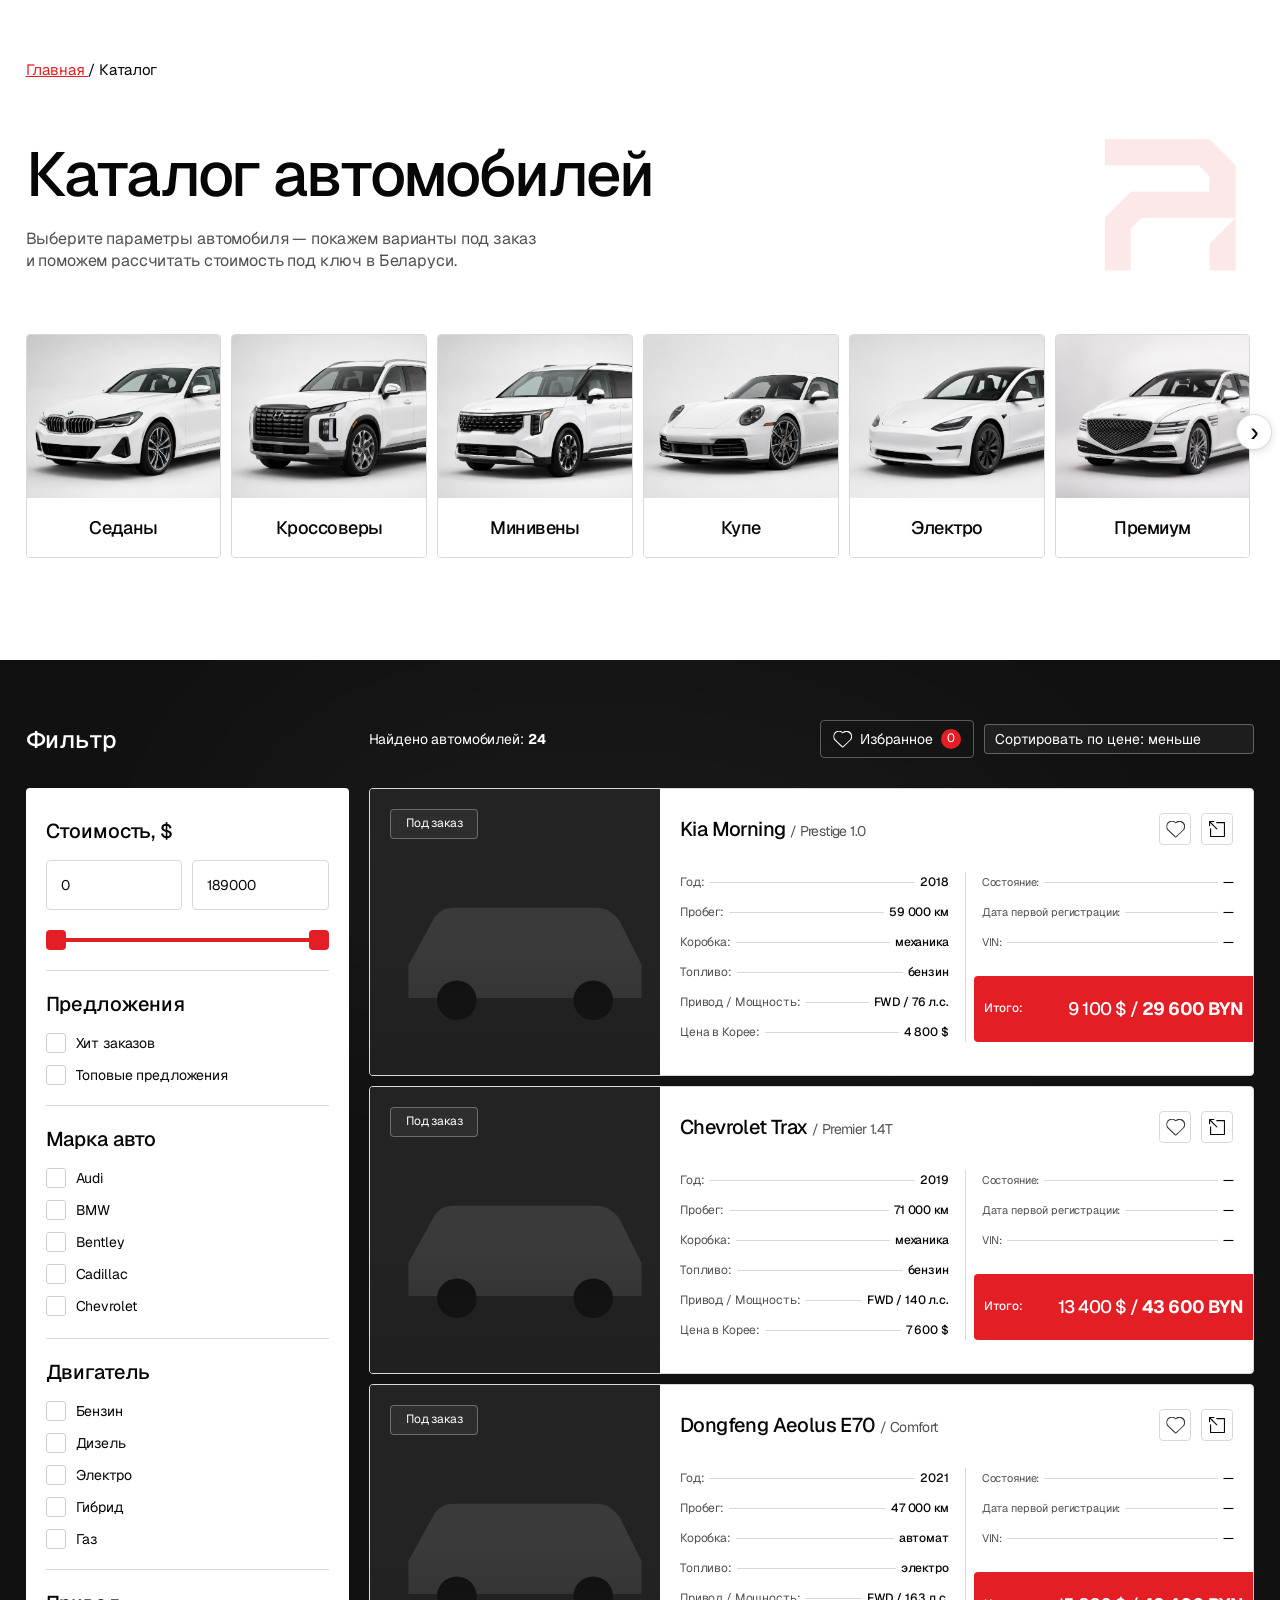
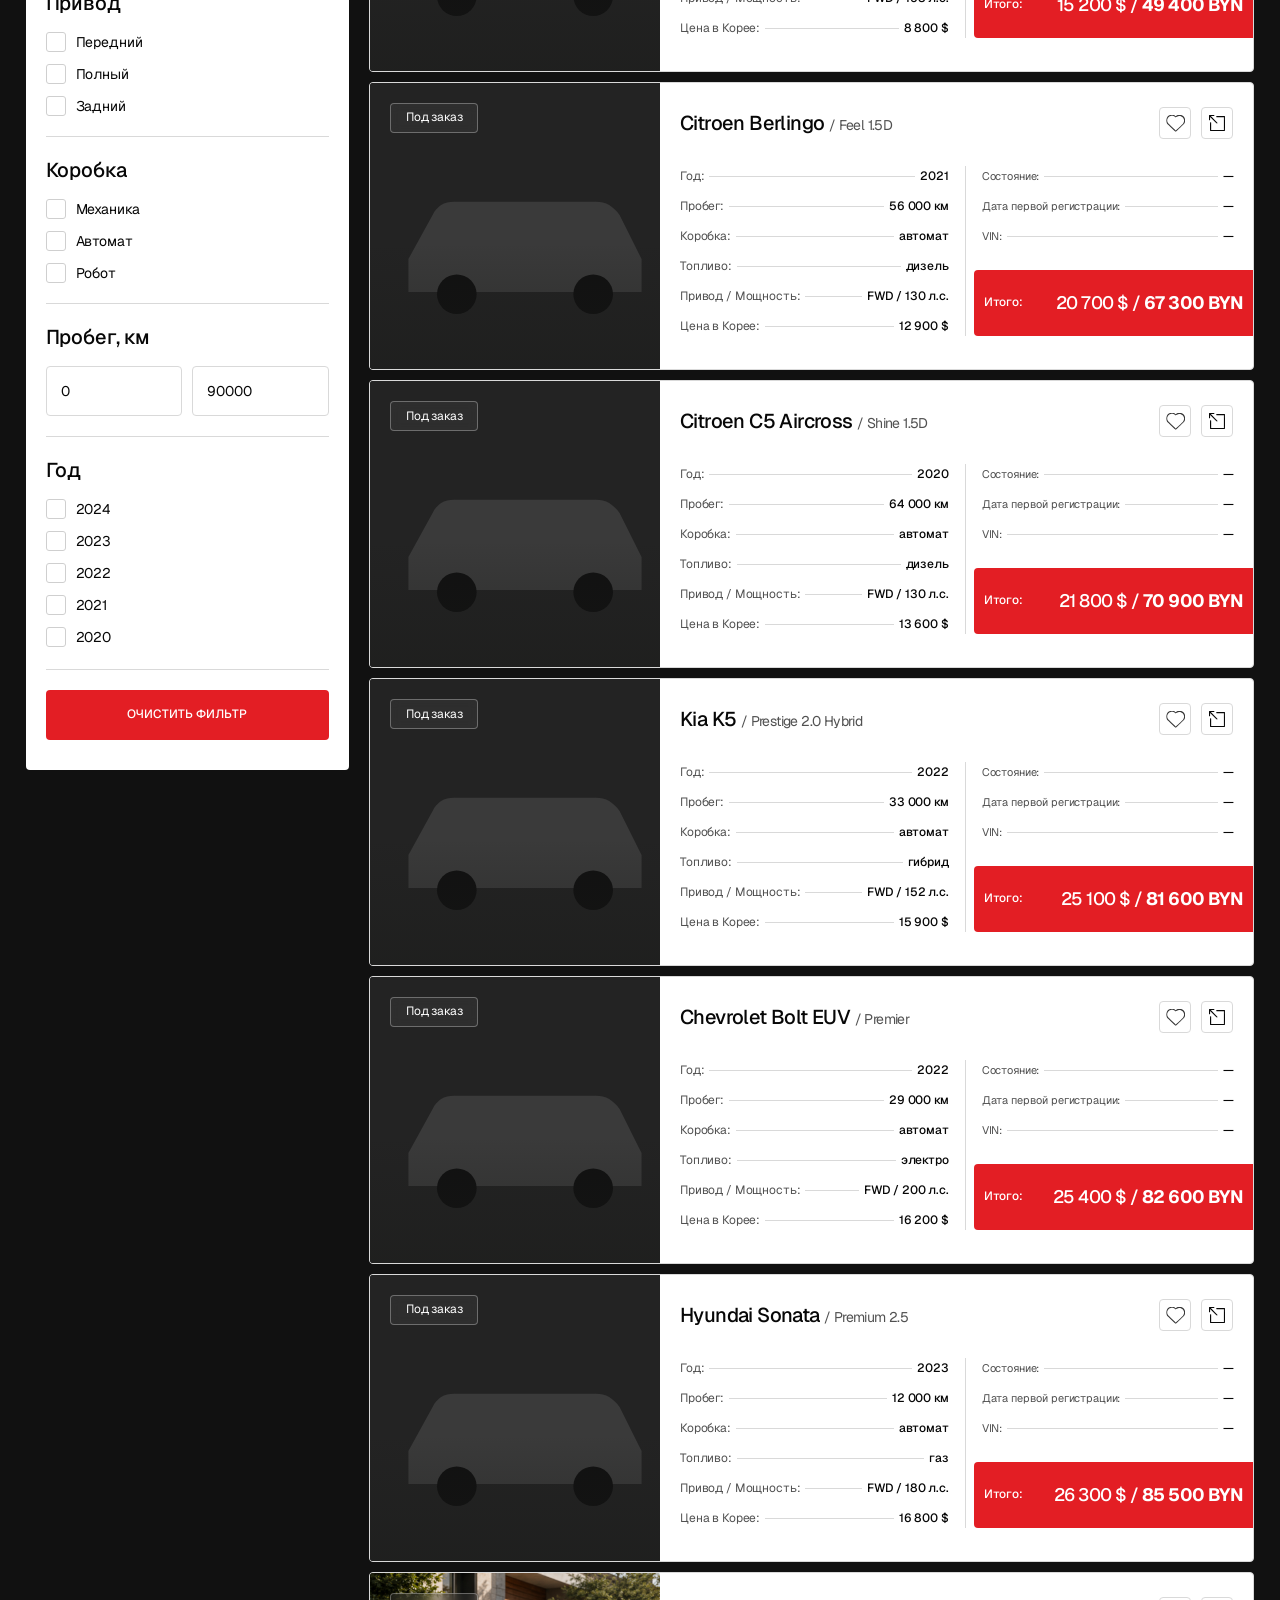
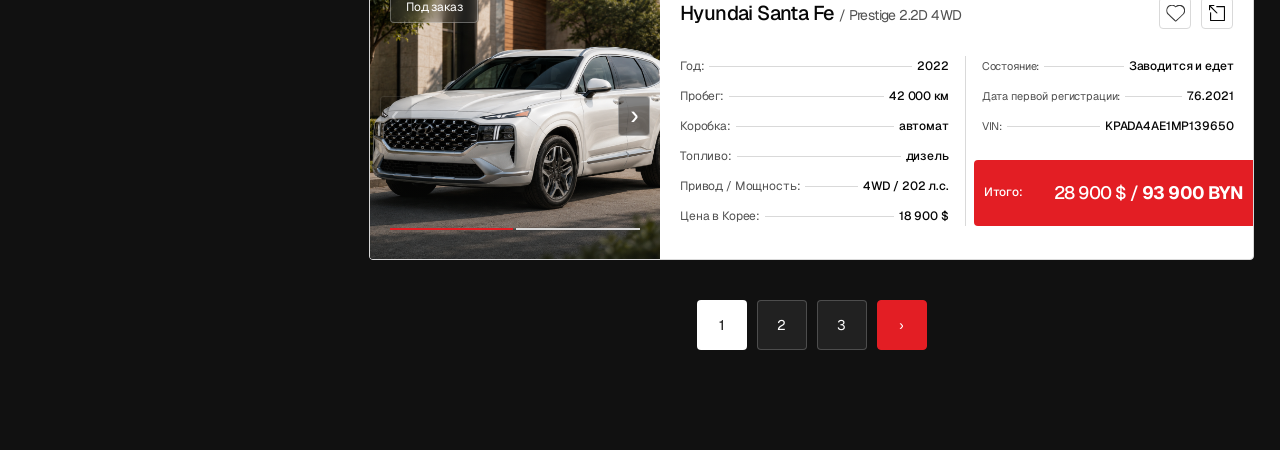
==== commit 96895137: "Match main site container spacing and format HTML and CSS" ====
--- a/index.html
+++ b/index.html
@@ -1,76 +1,146 @@
 <!DOCTYPE html>
 <html lang="ru">
-<head>
-<meta charset="UTF-8">
-<meta name="viewport" content="width=device-width, initial-scale=1">
-<title>Каталог автомобилей — AVTOPRIDE</title>
-<link rel="preconnect" href="https://fonts.googleapis.com">
-<link href="https://fonts.googleapis.com/css2?family=Geist:wght@400;500;600&display=swap" rel="stylesheet">
-<link rel="stylesheet" href="css/style.css?v=favorites">
-</head>
-<body>
-<main class="catalog">
-<section class="catalog-intro"><div class="catalog__container">
-  <div class="breadcrumbs"><a href="#">Главная</a> / <span>Каталог</span></div>
-  <h1 class="catalog-intro__title">Каталог автомобилей</h1>
-  <p class="catalog-intro__description">Выберите параметры автомобиля — покажем варианты под заказ и поможем рассчитать стоимость под ключ в Беларуси.</p>
-
-  <div class="category-carousel">
-    <div class="category-carousel__track" id="cats" role="group" aria-label="Тип автомобиля"></div>
-    <button class="category-carousel__arrow category-carousel__arrow--previous" id="catsPrev" aria-label="Предыдущие типы автомобилей">‹</button>
-    <button class="category-carousel__arrow category-carousel__arrow--next" id="catsNext" aria-label="Следующие типы автомобилей">›</button>
-  </div>
-</div></section>
-<section class="catalog-results"><div class="catalog__container">
-
-  <div class="catalog-results__layout">
-    <h2 class="catalog-results__filter-title">Фильтр</h2>
-    <div class="catalog-toolbar">
-      <span class="catalog-toolbar__result-count">Найдено автомобилей: <b id="found">0</b></span>
-      <div class="catalog-toolbar__controls">
-        <button class="catalog-toolbar__filter-button" id="openFilters" aria-haspopup="dialog" aria-controls="mobileFilters">Фильтры <span class="catalog-toolbar__filter-count" id="filterCount" hidden>0</span></button>
-        <button class="catalog-toolbar__favorites-button" id="openFavorites" aria-haspopup="dialog" aria-controls="favoritesDrawer">
-          <img class="catalog-toolbar__favorites-icon" src="assets/icons/heart.svg" alt="">
-          Избранное <span class="catalog-toolbar__favorites-count" id="favoritesCount">0</span>
+  <head>
+    <meta charset="UTF-8">
+    <meta name="viewport" content="width=device-width, initial-scale=1">
+    <title>
+      Каталог автомобилей — AVTOPRIDE
+    </title>
+    <link rel="preconnect" href="https://fonts.googleapis.com">
+    <link href="https://fonts.googleapis.com/css2?family=Geist:wght@400;500;600&display=swap" rel="stylesheet">
+    <link rel="stylesheet" href="css/style.css?v=container">
+  </head>
+  <body>
+    <main class="catalog">
+      <section class="catalog-intro">
+        <div class="catalog__container">
+          <div class="breadcrumbs">
+            <a href="#">
+              Главная
+            </a>
+            /
+            <span>
+              Каталог
+            </span>
+          </div>
+          <h1 class="catalog-intro__title">
+            Каталог автомобилей
+          </h1>
+          <p class="catalog-intro__description">
+            Выберите параметры автомобиля — покажем варианты под заказ и поможем рассчитать стоимость под ключ в Беларуси.
+          </p>
+          <div class="category-carousel">
+            <div class="category-carousel__track" id="cats" role="group" aria-label="Тип автомобиля">
+            </div>
+            <button class="category-carousel__arrow category-carousel__arrow--previous" id="catsPrev" aria-label="Предыдущие типы автомобилей">
+              ‹
+            </button>
+            <button class="category-carousel__arrow category-carousel__arrow--next" id="catsNext" aria-label="Следующие типы автомобилей">
+              ›
+            </button>
+          </div>
+        </div>
+      </section>
+      <section class="catalog-results">
+        <div class="catalog__container">
+          <div class="catalog-results__layout">
+            <h2 class="catalog-results__filter-title">
+              Фильтр
+            </h2>
+            <div class="catalog-toolbar">
+              <span class="catalog-toolbar__result-count">
+                Найдено автомобилей:
+                <b id="found">
+                  0
+                </b>
+              </span>
+              <div class="catalog-toolbar__controls">
+                <button class="catalog-toolbar__filter-button" id="openFilters" aria-haspopup="dialog" aria-controls="mobileFilters">
+                  Фильтры
+                  <span class="catalog-toolbar__filter-count" id="filterCount" hidden>
+                    0
+                  </span>
+                </button>
+                <button class="catalog-toolbar__favorites-button" id="openFavorites" aria-haspopup="dialog" aria-controls="favoritesDrawer">
+                  <img class="catalog-toolbar__favorites-icon" src="assets/icons/heart.svg" alt="">
+                  Избранное
+                  <span class="catalog-toolbar__favorites-count" id="favoritesCount">
+                    0
+                  </span>
+                </button>
+                <select class="catalog-toolbar__sort" id="sort">
+                  <option value="price-asc">
+                    Сортировать по цене: меньше
+                  </option>
+                  <option value="price-desc">
+                    Сортировать по цене: больше
+                  </option>
+                  <option value="year-desc">
+                    Сначала новее
+                  </option>
+                  <option value="mileage-asc">
+                    По пробегу: меньше
+                  </option>
+                </select>
+              </div>
+            </div>
+            <div class="catalog-results__filter-slot" id="filterSlot">
+              <aside class="catalog-filter" id="filter">
+              </aside>
+            </div>
+            <section>
+              <div class="catalog-results__list" id="grid">
+              </div>
+              <nav aria-label="Страницы каталога" class="pagination" id="pager">
+              </nav>
+            </section>
+          </div>
+        </div>
+      </section>
+    </main>
+    <dialog class="filter-dialog" id="mobileFilters" aria-labelledby="mobileFilterTitle">
+      <div class="filter-dialog__shell">
+        <div class="filter-dialog__header">
+          <h2 class="filter-dialog__title" id="mobileFilterTitle">
+            Фильтры
+          </h2>
+          <button class="filter-dialog__close" id="closeFilters" aria-label="Закрыть фильтры">
+            ×
+          </button>
+        </div>
+        <div class="filter-dialog__content" id="mobileFilterContent">
+        </div>
+        <div class="filter-dialog__footer">
+          <button class="filter-dialog__submit" id="showFilteredCars">
+            Показать автомобили
+          </button>
+        </div>
+      </div>
+    </dialog>
+    <dialog class="favorites-drawer" id="favoritesDrawer" aria-labelledby="favoritesTitle">
+      <div class="favorites-drawer__header">
+        <div>
+          <h2 class="favorites-drawer__title" id="favoritesTitle">
+            Избранные авто
+          </h2>
+          <p class="favorites-drawer__summary" id="favoritesSummary" aria-live="polite">
+          </p>
+        </div>
+        <button class="favorites-drawer__close" id="closeFavorites" aria-label="Закрыть избранное">
+          ×
         </button>
-        <select class="catalog-toolbar__sort" id="sort">
-          <option value="price-asc">Сортировать по цене: меньше</option>
-          <option value="price-desc">Сортировать по цене: больше</option>
-          <option value="year-desc">Сначала новее</option>
-          <option value="mileage-asc">По пробегу: меньше</option>
-        </select>
       </div>
-    </div>
-
-    <div class="catalog-results__filter-slot" id="filterSlot"><aside class="catalog-filter" id="filter"></aside></div>
-    <section>
-      <div class="catalog-results__list" id="grid"></div>
-      <nav aria-label="Страницы каталога" class="pagination" id="pager"></nav>
-    </section>
-  </div>
-</div></section>
-</main>
-
-<dialog class="filter-dialog" id="mobileFilters" aria-labelledby="mobileFilterTitle">
-  <div class="filter-dialog__shell">
-    <div class="filter-dialog__header"><h2 class="filter-dialog__title" id="mobileFilterTitle">Фильтры</h2><button class="filter-dialog__close" id="closeFilters" aria-label="Закрыть фильтры">×</button></div>
-    <div class="filter-dialog__content" id="mobileFilterContent"></div>
-    <div class="filter-dialog__footer"><button class="filter-dialog__submit" id="showFilteredCars">Показать автомобили</button></div>
-  </div>
-</dialog>
-<dialog class="favorites-drawer" id="favoritesDrawer" aria-labelledby="favoritesTitle">
-  <div class="favorites-drawer__header">
-    <div>
-      <h2 class="favorites-drawer__title" id="favoritesTitle">Избранные авто</h2>
-      <p class="favorites-drawer__summary" id="favoritesSummary" aria-live="polite"></p>
-    </div>
-    <button class="favorites-drawer__close" id="closeFavorites" aria-label="Закрыть избранное">×</button>
-  </div>
-  <div class="favorites-drawer__content" id="favoritesContent"></div>
-  <div class="favorites-drawer__footer">Сохранённые автомобили останутся здесь при следующем посещении.</div>
-</dialog>
-<script src="js/data.js"></script>
-<script src="js/common.js"></script>
-<script src="js/app.js"></script>
-</body>
+      <div class="favorites-drawer__content" id="favoritesContent">
+      </div>
+      <div class="favorites-drawer__footer">
+        Сохранённые автомобили останутся здесь при следующем посещении.
+      </div>
+    </dialog>
+    <script src="js/data.js">
+    </script>
+    <script src="js/common.js">
+    </script>
+    <script src="js/app.js">
+    </script>
+  </body>
 </html>
--- a/css/style.css
+++ b/css/style.css
@@ -1,9 +1,11 @@
 :root {
+  /* Как на основном сайте: контент занимает 96% ширины экрана. */
+  --container-gutter: 2vw;
   --bg: #111;
   --red: #e31e24;
   --ink: #070707;
-  --mute: rgba(255,255,255,.7);
-  --glass: linear-gradient(rgba(0,0,0,.2),rgba(0,0,0,.2)),linear-gradient(rgba(255,255,255,.1),rgba(255,255,255,.1));
+  --mute: rgba(255, 255, 255, 0.7);
+  --glass: linear-gradient(rgba(0, 0, 0, 0.2), rgba(0, 0, 0, 0.2)), linear-gradient(rgba(255, 255, 255, 0.1), rgba(255, 255, 255, 0.1));
 }
 
 * {
@@ -15,8 +17,8 @@
 body {
   background: var(--bg);
   color: #fff;
-  font: 400 14px/1.3 'Geist',Inter,system-ui,sans-serif;
-  letter-spacing: -.01em;
+  font: 400 14px/1.3 'Geist', Inter, system-ui, sans-serif;
+  letter-spacing: -0.01em;
 }
 
 a {
@@ -24,32 +26,32 @@
   text-decoration: none;
 }
 
-button,select,input {
+button, select, input {
   font: inherit;
   color: inherit;
 }
 
 .catalog__container {
-  max-width: 1440px;
+  width: 100%;
   margin: 0 auto;
-  padding: 0 40px;
+  padding: 0 var(--container-gutter);
 }
 
 /* intro */
 .breadcrumbs {
   margin: 60px 0 0;
   font-size: 15px;
-}
-
-.breadcrumbs a {
-  text-decoration: underline;
+
+  & a {
+    text-decoration: underline;
+  }
 }
 
 .catalog-intro__title {
   font-weight: 500;
   font-size: 62px;
   line-height: 1.1;
-  letter-spacing: -.03em;
+  letter-spacing: -0.03em;
   margin-top: 60px;
 }
 
@@ -66,35 +68,35 @@
   background: #fff;
   color: var(--ink);
   padding: 60px 0 100px;
-}
-
-.catalog-intro .catalog__container {
-  position: relative;
-}
-
-.catalog-intro .catalog__container::after {
-  content: '';
-  position: absolute;
-  right: 40px;
-  top: 79px;
-  width: 135px;
-  height: 132px;
-  background: rgba(227,30,36,.1);
-  mask: url('../assets/catalog-mark.png') center/contain no-repeat;
-  pointer-events: none;
+
+  & .catalog__container {
+    position: relative;
+  }
+
+  & .catalog__container::after {
+    content: '';
+    position: absolute;
+    right: 40px;
+    top: 79px;
+    width: 135px;
+    height: 132px;
+    background: rgba(227, 30, 36, 0.1);
+    mask: url('../assets/catalog-mark.png') center/contain no-repeat;
+    pointer-events: none;
+  }
 }
 
 .breadcrumbs {
   margin: 0;
   font-size: 15px;
-}
-
-.breadcrumbs a {
-  color: var(--red);
+
+  & a {
+    color: var(--red);
+  }
 }
 
 .catalog-intro__description {
-  color: rgba(7,7,7,.7);
+  color: rgba(7, 7, 7, 0.7);
 }
 
 .category-carousel {
@@ -110,10 +112,10 @@
   overscroll-behavior-x: contain;
   scrollbar-width: none;
   padding: 2px;
-}
-
-.category-carousel__track::-webkit-scrollbar {
-  display: none;
+
+  &::-webkit-scrollbar {
+    display: none;
+  }
 }
 
 .category-carousel__item {
@@ -173,7 +175,7 @@
 }
 
 .category-carousel__item:nth-child(7) img {
-  left: .12%;
+  left: 0.12%;
   width: 133.72%;
 }
 
@@ -187,16 +189,16 @@
   color: var(--ink);
   font-weight: 500;
   font-size: 18px;
-  letter-spacing: -.03em;
+  letter-spacing: -0.03em;
 }
 
 .category-carousel__item--selected {
   border-color: var(--red);
   box-shadow: inset 0 0 0 1px var(--red);
-}
-
-.category-carousel__item--selected span {
-  color: var(--red);
+
+  & span {
+    color: var(--red);
+  }
 }
 
 .category-carousel__item:focus-visible {
@@ -233,10 +235,10 @@
 .category-carousel__track--dragging {
   scroll-snap-type: none;
   cursor: grabbing;
-}
-
-.category-carousel__track--dragging .category-carousel__item {
-  cursor: grabbing;
+
+  & .category-carousel__item {
+    cursor: grabbing;
+  }
 }
 
 .catalog-results {
@@ -244,25 +246,25 @@
   position: relative;
   background: var(--bg);
   isolation: isolate;
-}
-
-.catalog-results::before {
-  content: '';
-  position: absolute;
-  top: -200px;
-  left: 0;
-  width: 100%;
-  height: 1000px;
-  background: url('../assets/catalog-glow.svg') center top/auto no-repeat;
-  z-index: -1;
-  pointer-events: none;
-  opacity: .6;
+
+  &::before {
+    content: '';
+    position: absolute;
+    top: -200px;
+    left: 0;
+    width: 100%;
+    height: 1000px;
+    background: url('../assets/catalog-glow.svg') center top/auto no-repeat;
+    z-index: -1;
+    pointer-events: none;
+    opacity: 0.6;
+  }
 }
 
 /* layout */
 .catalog-results__layout {
   display: grid;
-  grid-template-columns: 323px minmax(0,1fr);
+  grid-template-columns: 323px minmax(0, 1fr);
   column-gap: 20px;
   margin-top: 0;
   align-items: start;
@@ -291,8 +293,8 @@
 
 .catalog-toolbar__sort {
   height: 30px;
-  border: 1px solid rgba(255,255,255,.3);
-  background: rgba(255,255,255,.05);
+  border: 1px solid rgba(255, 255, 255, 0.3);
+  background: rgba(255, 255, 255, 0.05);
   border-radius: 4px;
   cursor: pointer;
 }
@@ -301,10 +303,10 @@
   width: 270px;
   padding: 0 10px;
   appearance: none;
-}
-
-.catalog-toolbar__sort option {
-  color: #000;
+
+  & option {
+    color: #000;
+  }
 }
 
 /* filter panel */
@@ -332,24 +334,24 @@
   display: flex;
   flex-direction: column;
   gap: 12px;
-}
-
-.catalog-filter__options.catalog-filter__options--scrollable {
-  max-height: 150px;
-  overflow: auto;
-  padding-right: 14px;
-}
-
-.catalog-filter__options.catalog-filter__options--scrollable::-webkit-scrollbar {
-  width: 4px;
-}
-
-.catalog-filter__options.catalog-filter__options--scrollable::-webkit-scrollbar-thumb {
-  background: var(--red);
-}
-
-.catalog-filter__options.catalog-filter__options--scrollable::-webkit-scrollbar-track {
-  background: #d9d9d9;
+
+  &.catalog-filter__options--scrollable {
+    max-height: 150px;
+    overflow: auto;
+    padding-right: 14px;
+  }
+
+  &.catalog-filter__options--scrollable::-webkit-scrollbar {
+    width: 4px;
+  }
+
+  &.catalog-filter__options--scrollable::-webkit-scrollbar-thumb {
+    background: var(--red);
+  }
+
+  &.catalog-filter__options--scrollable::-webkit-scrollbar-track {
+    background: #d9d9d9;
+  }
 }
 
 .catalog-filter__option {
@@ -357,97 +359,97 @@
   gap: 10px;
   align-items: center;
   cursor: pointer;
-}
-
-.catalog-filter__option input {
-  appearance: none;
-  width: 20px;
-  height: 20px;
-  border: 1px solid #cfcfcf;
-  border-radius: 3px;
-  display: grid;
-  place-items: center;
-  flex: none;
-}
-
-.catalog-filter__option input:checked {
-  background: var(--red);
-  border-color: var(--red);
-}
-
-.catalog-filter__option input:checked::after {
-  content: '';
-  width: 5px;
-  height: 9px;
-  border: solid #fff;
-  border-width: 0 2px 2px 0;
-  transform: rotate(45deg) translate(-1px,-1px);
+
+  & input {
+    appearance: none;
+    width: 20px;
+    height: 20px;
+    border: 1px solid #cfcfcf;
+    border-radius: 3px;
+    display: grid;
+    place-items: center;
+    flex: none;
+  }
+
+  & input:checked {
+    background: var(--red);
+    border-color: var(--red);
+  }
+
+  & input:checked::after {
+    content: '';
+    width: 5px;
+    height: 9px;
+    border: solid #fff;
+    border-width: 0 2px 2px 0;
+    transform: rotate(45deg) translate(-1px, -1px);
+  }
 }
 
 .catalog-filter__range-inputs {
   display: flex;
   gap: 10px;
-}
-
-.catalog-filter__range-inputs input {
-  width: 100%;
-  height: 50px;
-  border: 1px solid #d9d9d9;
-  border-radius: 4px;
-  padding: 0 14px;
-  background: #fff;
-  color: var(--ink);
+
+  & input {
+    width: 100%;
+    height: 50px;
+    border: 1px solid #d9d9d9;
+    border-radius: 4px;
+    padding: 0 14px;
+    background: #fff;
+    color: var(--ink);
+  }
 }
 
 .catalog-filter__range-slider {
   position: relative;
   height: 20px;
   margin-top: 20px;
-}
-
-.catalog-filter__range-slider::before {
-  content: '';
-  position: absolute;
-  inset: 8px 0 auto;
-  height: 4px;
-  background: #d9d9d9;
-  border-radius: 2px;
-}
-
-.catalog-filter__range-slider .catalog-filter__range-fill {
-  position: absolute;
-  top: 8px;
-  height: 4px;
-  background: var(--red);
-}
-
-.catalog-filter__range-slider input {
-  position: absolute;
-  inset: 0;
-  width: 100%;
-  appearance: none;
-  background: none;
-  pointer-events: none;
-}
-
-.catalog-filter__range-slider input::-webkit-slider-thumb {
-  appearance: none;
-  pointer-events: auto;
-  width: 20px;
-  height: 20px;
-  background: var(--red);
-  border-radius: 4px;
-  cursor: pointer;
-}
-
-.catalog-filter__range-slider input::-moz-range-thumb {
-  pointer-events: auto;
-  width: 20px;
-  height: 20px;
-  background: var(--red);
-  border: 0;
-  border-radius: 4px;
-  cursor: pointer;
+
+  &::before {
+    content: '';
+    position: absolute;
+    inset: 8px 0 auto;
+    height: 4px;
+    background: #d9d9d9;
+    border-radius: 2px;
+  }
+
+  & .catalog-filter__range-fill {
+    position: absolute;
+    top: 8px;
+    height: 4px;
+    background: var(--red);
+  }
+
+  & input {
+    position: absolute;
+    inset: 0;
+    width: 100%;
+    appearance: none;
+    background: none;
+    pointer-events: none;
+  }
+
+  & input::-webkit-slider-thumb {
+    appearance: none;
+    pointer-events: auto;
+    width: 20px;
+    height: 20px;
+    background: var(--red);
+    border-radius: 4px;
+    cursor: pointer;
+  }
+
+  & input::-moz-range-thumb {
+    pointer-events: auto;
+    width: 20px;
+    height: 20px;
+    background: var(--red);
+    border: 0;
+    border-radius: 4px;
+    cursor: pointer;
+  }
 }
 
 .catalog-filter__reset {
@@ -477,7 +479,7 @@
   border-radius: 4px;
   overflow: hidden;
   display: grid;
-  grid-template-columns: minmax(230px,32.86%) minmax(0,1fr);
+  grid-template-columns: minmax(230px, 32.86%) minmax(0, 1fr);
   border: 1px solid #d9d9d9;
   min-height: 286px;
 }
@@ -497,10 +499,10 @@
   scroll-snap-type: x mandatory;
   scrollbar-width: none;
   overscroll-behavior-x: contain;
-}
-
-.photo-gallery__track::-webkit-scrollbar {
-  display: none;
+
+  &::-webkit-scrollbar {
+    display: none;
+  }
 }
 
 .photo-gallery__slide {
@@ -560,7 +562,7 @@
 }
 
 .photo-gallery__arrow:disabled {
-  opacity: .25;
+  opacity: 0.25;
   cursor: default;
 }
 
@@ -568,7 +570,7 @@
   content: '';
   position: absolute;
   inset: 0;
-  background: linear-gradient(transparent 56%,rgba(25,26,24,.4));
+  background: linear-gradient(transparent 56%, rgba(25, 26, 24, 0.4));
   pointer-events: none;
 }
 
@@ -580,7 +582,7 @@
   padding: 0 15px;
   display: flex;
   align-items: center;
-  border: .5px solid rgba(255,255,255,.3);
+  border: 0.5px solid rgba(255, 255, 255, 0.3);
   border-radius: 4px;
   background: var(--glass);
   backdrop-filter: blur(5px);
@@ -607,24 +609,24 @@
   border: 0;
   background: transparent;
   cursor: pointer;
-}
-
-.photo-gallery__indicator::after {
-  content: '';
-  position: absolute;
-  left: 0;
-  right: 0;
-  top: 9px;
-  height: 2px;
-  background: #d9d9d9;
-}
-
-.photo-gallery__indicator.photo-gallery__indicator--active::after {
-  background: var(--red);
-}
-
-.photo-gallery__indicator:focus-visible {
-  outline: 2px solid #fff;
+
+  &::after {
+    content: '';
+    position: absolute;
+    left: 0;
+    right: 0;
+    top: 9px;
+    height: 2px;
+    background: #d9d9d9;
+  }
+
+  &.photo-gallery__indicator--active::after {
+    background: var(--red);
+  }
+
+  &:focus-visible {
+    outline: 2px solid #fff;
+  }
 }
 
 .car-card__body {
@@ -645,13 +647,13 @@
   font-weight: 500;
   font-size: 24px;
   line-height: 1.1;
-  letter-spacing: -.03em;
+  letter-spacing: -0.03em;
 }
 
 .car-card__trim {
   font-weight: 400;
   font-size: 18px;
-  color: rgba(7,7,7,.7);
+  color: rgba(7, 7, 7, 0.7);
 }
 
 .car-card__actions {
@@ -660,7 +662,7 @@
   flex-shrink: 0;
 }
 
-.car-card__actions button,.car-card__actions a {
+.car-card__actions button, .car-card__actions a {
   width: 40px;
   height: 40px;
   background: #fff;
@@ -682,7 +684,7 @@
 
 .car-card__details {
   display: grid;
-  grid-template-columns: minmax(0,1fr) minmax(0,1fr);
+  grid-template-columns: minmax(0, 1fr) minmax(0, 1fr);
   gap: 30px;
 }
 
@@ -703,7 +705,7 @@
 }
 
 .car-specs__label {
-  color: rgba(7,7,7,.7);
+  color: rgba(7, 7, 7, 0.7);
   flex-shrink: 0;
 }
 
@@ -742,26 +744,26 @@
   padding: 15px;
   border-radius: 4px 0 0 4px;
   font-weight: 500;
-}
-
-.car-card__price>span:first-child {
-  font-size: 16px;
-}
-
-.car-card__price>span:last-child {
-  font-size: 24px;
-  letter-spacing: -.03em;
-  text-align: right;
-}
-
-.car-card__price b {
-  font-weight: 700;
+
+  &>span:first-child {
+    font-size: 16px;
+  }
+
+  &>span:last-child {
+    font-size: 24px;
+    letter-spacing: -0.03em;
+    text-align: right;
+  }
+
+  & b {
+    font-weight: 700;
+  }
 }
 
 .catalog-results__empty {
   padding: 80px 20px;
   text-align: center;
-  border: 1px dashed rgba(255,255,255,.3);
+  border: 1px dashed rgba(255, 255, 255, 0.3);
   border-radius: 4px;
   color: var(--mute);
 }
@@ -778,7 +780,7 @@
   width: 50px;
   height: 50px;
   border-radius: 4px;
-  border: 1px solid rgba(255,255,255,.2);
+  border: 1px solid rgba(255, 255, 255, 0.2);
   background: var(--glass);
   cursor: pointer;
 }
@@ -794,7 +796,7 @@
 }
 
 .pagination__button:disabled {
-  opacity: .4;
+  opacity: 0.4;
   cursor: default;
 }
 
@@ -805,7 +807,7 @@
 }
 
 /* The list design is adapted to the existing sidebar width. */
-@media(min-width:901px) {
+@media (min-width: 901px) {
   .car-card__body {
     padding: 20px;
   }
@@ -851,30 +853,29 @@
     margin-left: -8px;
     margin-right: -20px;
     padding: 12px 10px;
-  }
-
-  .car-card__price>span:last-child {
-    font-size: 18px;
-  }
-
-  .car-card__price>span:first-child {
-    font-size: 12px;
-  }
-
-  .car-card__actions button,.car-card__actions a {
+
+    &>span:last-child {
+      font-size: 18px;
+    }
+
+    &>span:first-child {
+      font-size: 12px;
+    }
+  }
+
+  .car-card__actions button, .car-card__actions a {
     width: 32px;
     height: 32px;
   }
-
-}
-
-@media(max-width:1150px) and (min-width:901px) {
+}
+
+@media (max-width: 1150px) and (min-width: 901px) {
   .catalog-results__layout {
-    grid-template-columns: 270px minmax(0,1fr);
+    grid-template-columns: 270px minmax(0, 1fr);
   }
 
   .car-card {
-    grid-template-columns: 210px minmax(0,1fr);
+    grid-template-columns: 210px minmax(0, 1fr);
   }
 
   .car-card__details {
@@ -899,10 +900,9 @@
   .catalog-toolbar {
     flex-wrap: wrap;
   }
-
-}
-
-@media(max-width:900px) {
+}
+
+@media (max-width: 900px) {
   .catalog-results__layout {
     grid-template-columns: 1fr;
     row-gap: 20px;
@@ -921,7 +921,7 @@
   }
 
   .car-card {
-    grid-template-columns: 30% minmax(0,1fr);
+    grid-template-columns: 30% minmax(0, 1fr);
   }
 
   .car-card__body {
@@ -975,20 +975,19 @@
   .catalog-filter {
     margin-bottom: 10px;
   }
-
-}
-
-@media(max-width:600px) {
+}
+
+@media (max-width: 600px) {
   .catalog__container {
-    padding: 0 16px;
+    padding: 0 var(--container-gutter);
   }
 
   .catalog-intro {
     padding: 30px 0 40px;
-  }
-
-  .catalog-intro .catalog__container::after {
-    display: none;
+
+    & .catalog__container::after {
+      display: none;
+    }
   }
 
   .breadcrumbs {
@@ -1086,23 +1085,21 @@
     margin: 0 -20px -20px;
     border-radius: 0;
     padding: 20px;
-  }
-
-  .car-card__price>span:last-child {
-    font-size: 22px;
-  }
-
-  .car-card__price>span:first-child {
-    font-size: 14px;
-  }
-
-}
-
-@media(prefers-reduced-motion:reduce) {
+
+    &>span:last-child {
+      font-size: 22px;
+    }
+
+    &>span:first-child {
+      font-size: 14px;
+    }
+  }
+}
+
+@media (prefers-reduced-motion:reduce) {
   * {
     scroll-behavior: auto!important;
   }
-
 }
 
 .car-dialog {
@@ -1116,10 +1113,10 @@
   border-radius: 4px;
   background: #111;
   color: #fff;
-}
-
-.car-dialog::backdrop {
-  background: #000a;
+
+  &::backdrop {
+    background: #000a;
+  }
 }
 
 .car-dialog__close {
@@ -1152,7 +1149,7 @@
 
 .filter-dialog {
   margin: auto;
-  width: min(480px,calc(100% - 24px));
+  width: min(480px, calc(100% - 24px));
   max-height: calc(100dvh - 24px);
   padding: 0;
   border: 0;
@@ -1160,11 +1157,11 @@
   background: #fff;
   color: var(--ink);
   overflow: hidden;
-}
-
-.filter-dialog::backdrop {
-  background: rgba(0,0,0,.65);
-  backdrop-filter: blur(3px);
+
+  &::backdrop {
+    background: rgba(0, 0, 0, 0.65);
+    backdrop-filter: blur(3px);
+  }
 }
 
 .filter-dialog__shell {
@@ -1181,38 +1178,38 @@
   padding: 18px 20px;
   border-bottom: 1px solid #e3e3e3;
   flex: none;
-}
-
-.filter-dialog__header h2 {
-  font-size: 24px;
-  font-weight: 500;
-}
-
-.filter-dialog__header button {
-  width: 36px;
-  height: 36px;
-  border: 1px solid #d9d9d9;
-  border-radius: 4px;
-  background: #fff;
-  color: var(--ink);
-  font-size: 26px;
-  cursor: pointer;
+
+  & h2 {
+    font-size: 24px;
+    font-weight: 500;
+  }
+
+  & button {
+    width: 36px;
+    height: 36px;
+    border: 1px solid #d9d9d9;
+    border-radius: 4px;
+    background: #fff;
+    color: var(--ink);
+    font-size: 26px;
+    cursor: pointer;
+  }
 }
 
 .filter-dialog__content {
   overflow-y: auto;
   overscroll-behavior-y: contain;
   min-height: 0;
-}
-
-.filter-dialog__content .catalog-filter {
-  margin: 0;
-  padding: 24px 20px;
-  border-radius: 0;
+
+  & .catalog-filter {
+    margin: 0;
+    padding: 24px 20px;
+    border-radius: 0;
+  }
 }
 
 .filter-dialog__footer {
-  padding: 16px 20px max(16px,env(safe-area-inset-bottom));
+  padding: 16px 20px max(16px, env(safe-area-inset-bottom));
   border-top: 1px solid #e3e3e3;
   background: #fff;
   flex: none;
@@ -1234,7 +1231,7 @@
   overflow: hidden;
 }
 
-@media(max-width:900px) {
+@media (max-width: 900px) {
   .catalog-results__filter-title {
     display: none;
   }
@@ -1256,22 +1253,22 @@
     color: var(--ink);
     font-weight: 500;
     cursor: pointer;
-  }
-
-  .catalog-toolbar__filter-button span {
-    display: grid;
-    place-items: center;
-    min-width: 22px;
-    height: 22px;
-    padding: 0 5px;
-    background: var(--red);
-    color: #fff;
-    border-radius: 50%;
-    font-size: 12px;
-  }
-
-  .catalog-toolbar__filter-button span[hidden] {
-    display: none;
+
+    & span {
+      display: grid;
+      place-items: center;
+      min-width: 22px;
+      height: 22px;
+      padding: 0 5px;
+      background: var(--red);
+      color: #fff;
+      border-radius: 50%;
+      font-size: 12px;
+    }
+
+    & span[hidden] {
+      display: none;
+    }
   }
 
   .catalog-toolbar__controls .catalog-toolbar__sort {
@@ -1283,10 +1280,9 @@
   .catalog-toolbar {
     flex-wrap: wrap;
   }
-
-}
-
-@media(max-width:600px) {
+}
+
+@media (max-width: 600px) {
   .catalog-toolbar__controls {
     gap: 10px;
   }
@@ -1303,7 +1299,6 @@
   .filter-dialog__content .catalog-filter__range-inputs input {
     min-width: 0;
   }
-
 }
 
 /* Метки фотогалереи группируются одинаково в каталоге и на странице авто. */
@@ -1316,10 +1311,10 @@
   flex-wrap: wrap;
   gap: 10px;
   max-width: calc(100% - 40px);
-}
-
-.photo-gallery__badges .photo-gallery__badge {
-  position: static;
+
+  & .photo-gallery__badge {
+    position: static;
+  }
 }
 
 /* Избранное: компактная кнопка и правая панель поверх каталога. */
@@ -1395,7 +1390,7 @@
 .favorites-drawer__title {
   font-size: 28px;
   font-weight: 500;
-  letter-spacing: -.03em;
+  letter-spacing: -0.03em;
 }
 
 .favorites-drawer__summary {
@@ -1439,10 +1434,10 @@
   align-items: start;
   padding: 20px 0;
   border-bottom: 1px solid #e5e5e5;
-}
-
-.favorite-row:last-child {
-  border-bottom: 0;
+
+  &:last-child {
+    border-bottom: 0;
+  }
 }
 
 .favorite-row__image-link {
@@ -1465,11 +1460,11 @@
   font-size: 18px;
   line-height: 1.2;
   font-weight: 500;
-  letter-spacing: -.03em;
-}
-
-.favorite-row__title:hover {
-  color: var(--red);
+  letter-spacing: -0.03em;
+
+  &:hover {
+    color: var(--red);
+  }
 }
 
 .favorite-row__trim {
@@ -1508,11 +1503,11 @@
   color: #07070799;
   font-size: 24px;
   cursor: pointer;
-}
-
-.favorite-row__remove:hover {
-  border-color: var(--red);
-  color: var(--red);
+
+  &:hover {
+    border-color: var(--red);
+    color: var(--red);
+  }
 }
 
 .favorites-drawer__empty {
@@ -1584,7 +1579,7 @@
   }
 
   .favorites-drawer__content {
-    padding: 0 16px;
+    padding: 0 var(--container-gutter);
   }
 
   .favorites-drawer__footer {
